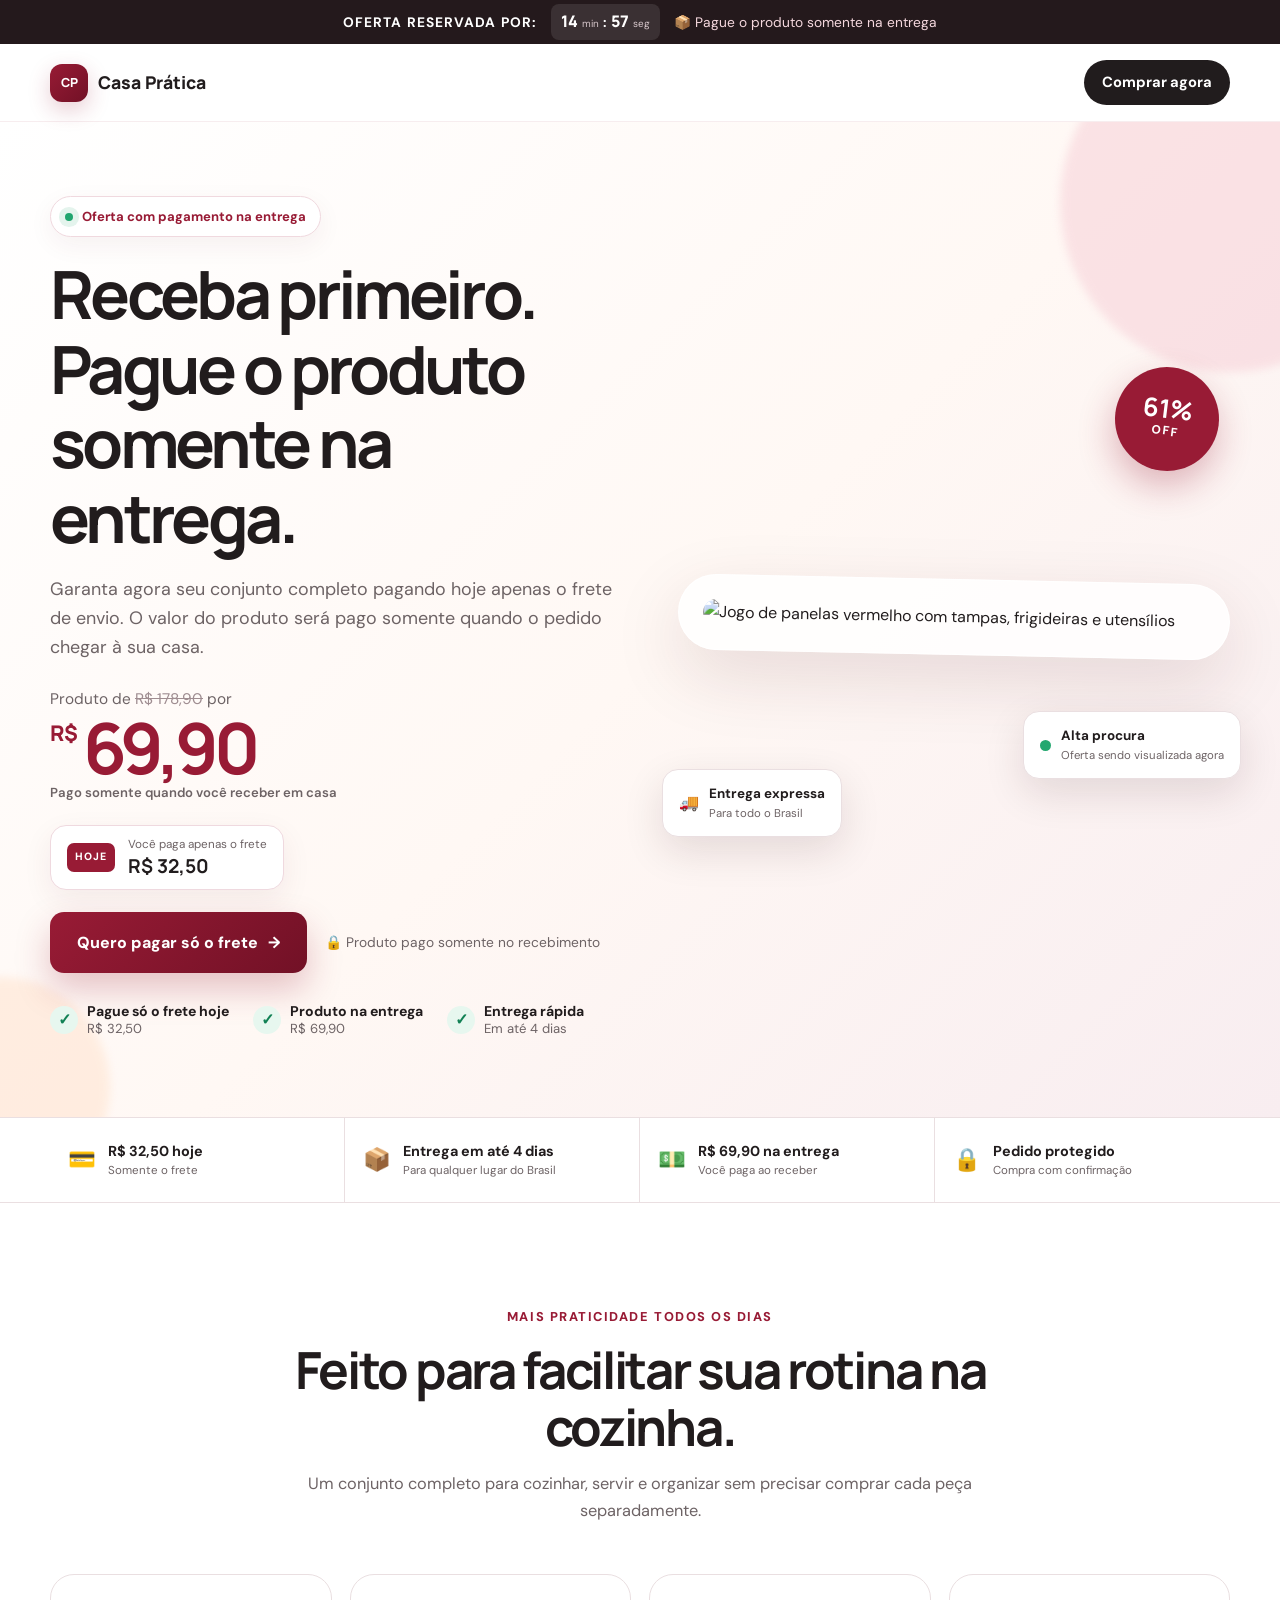
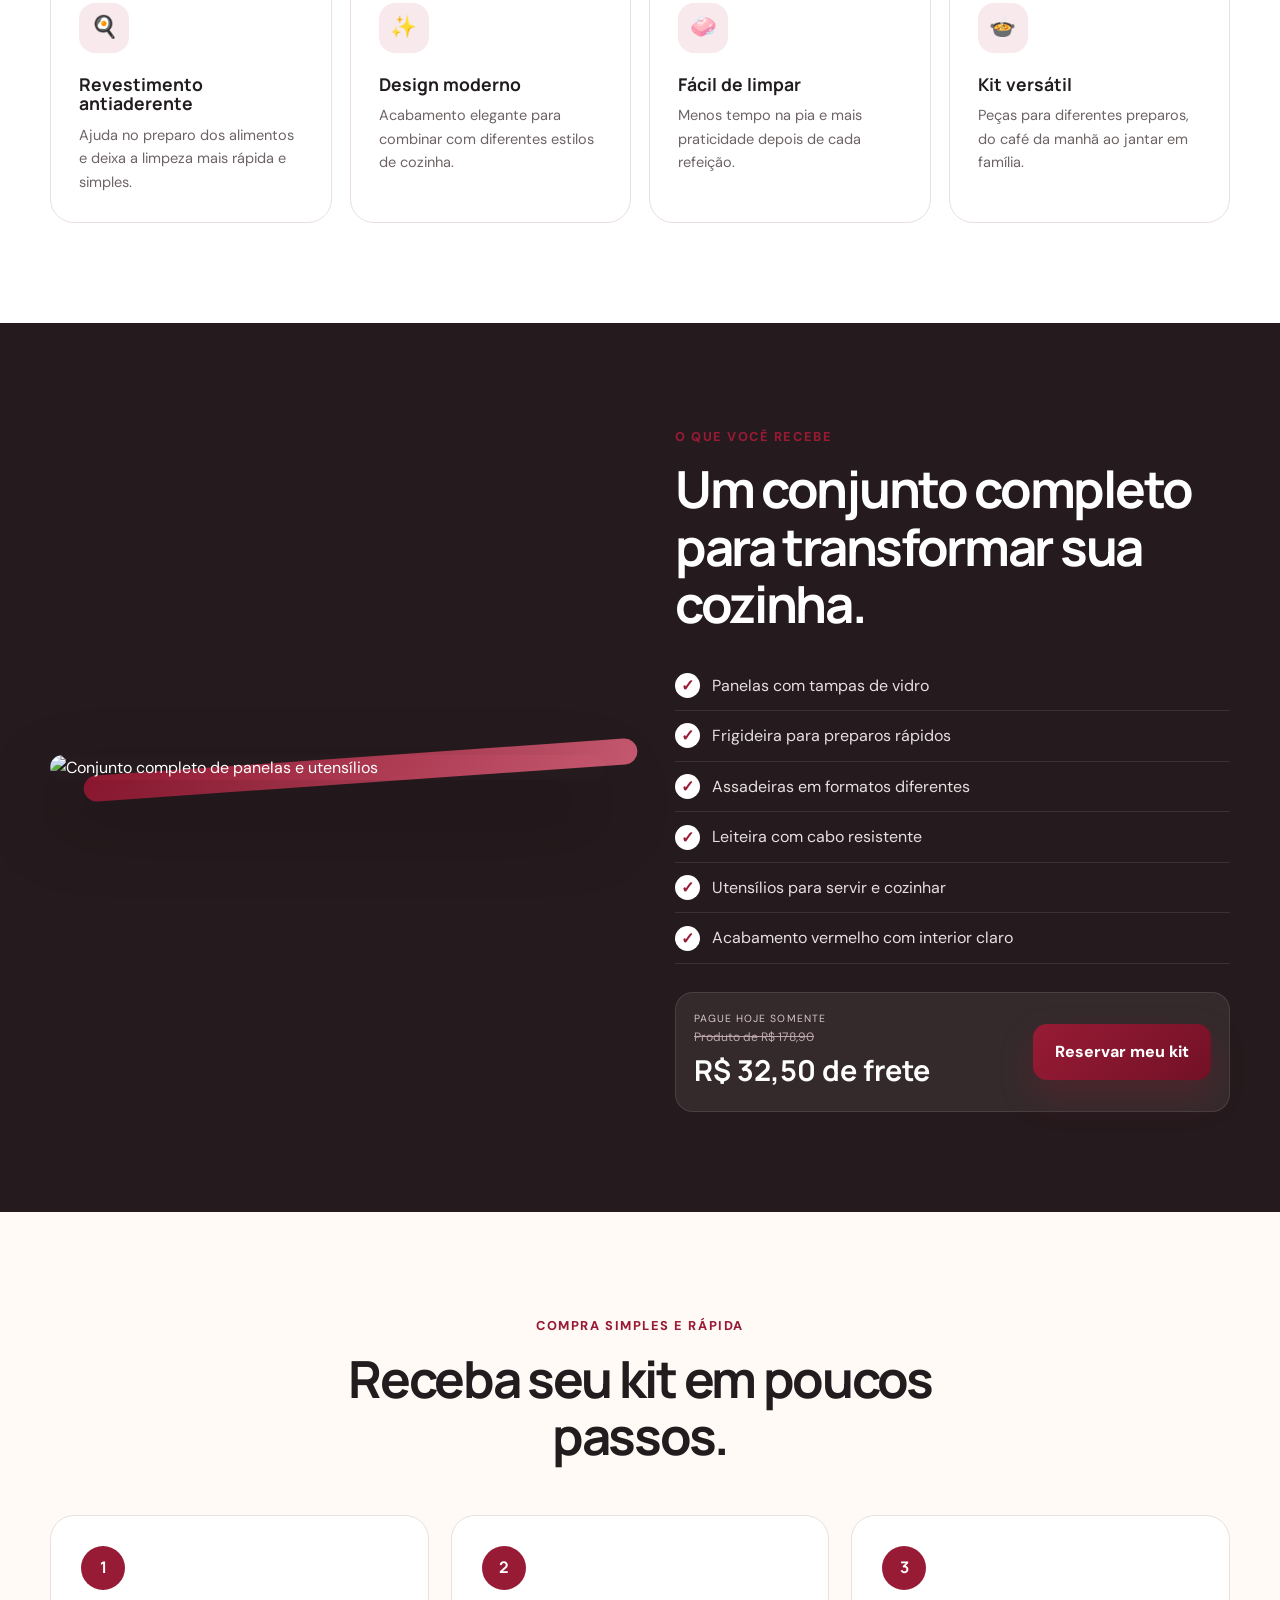
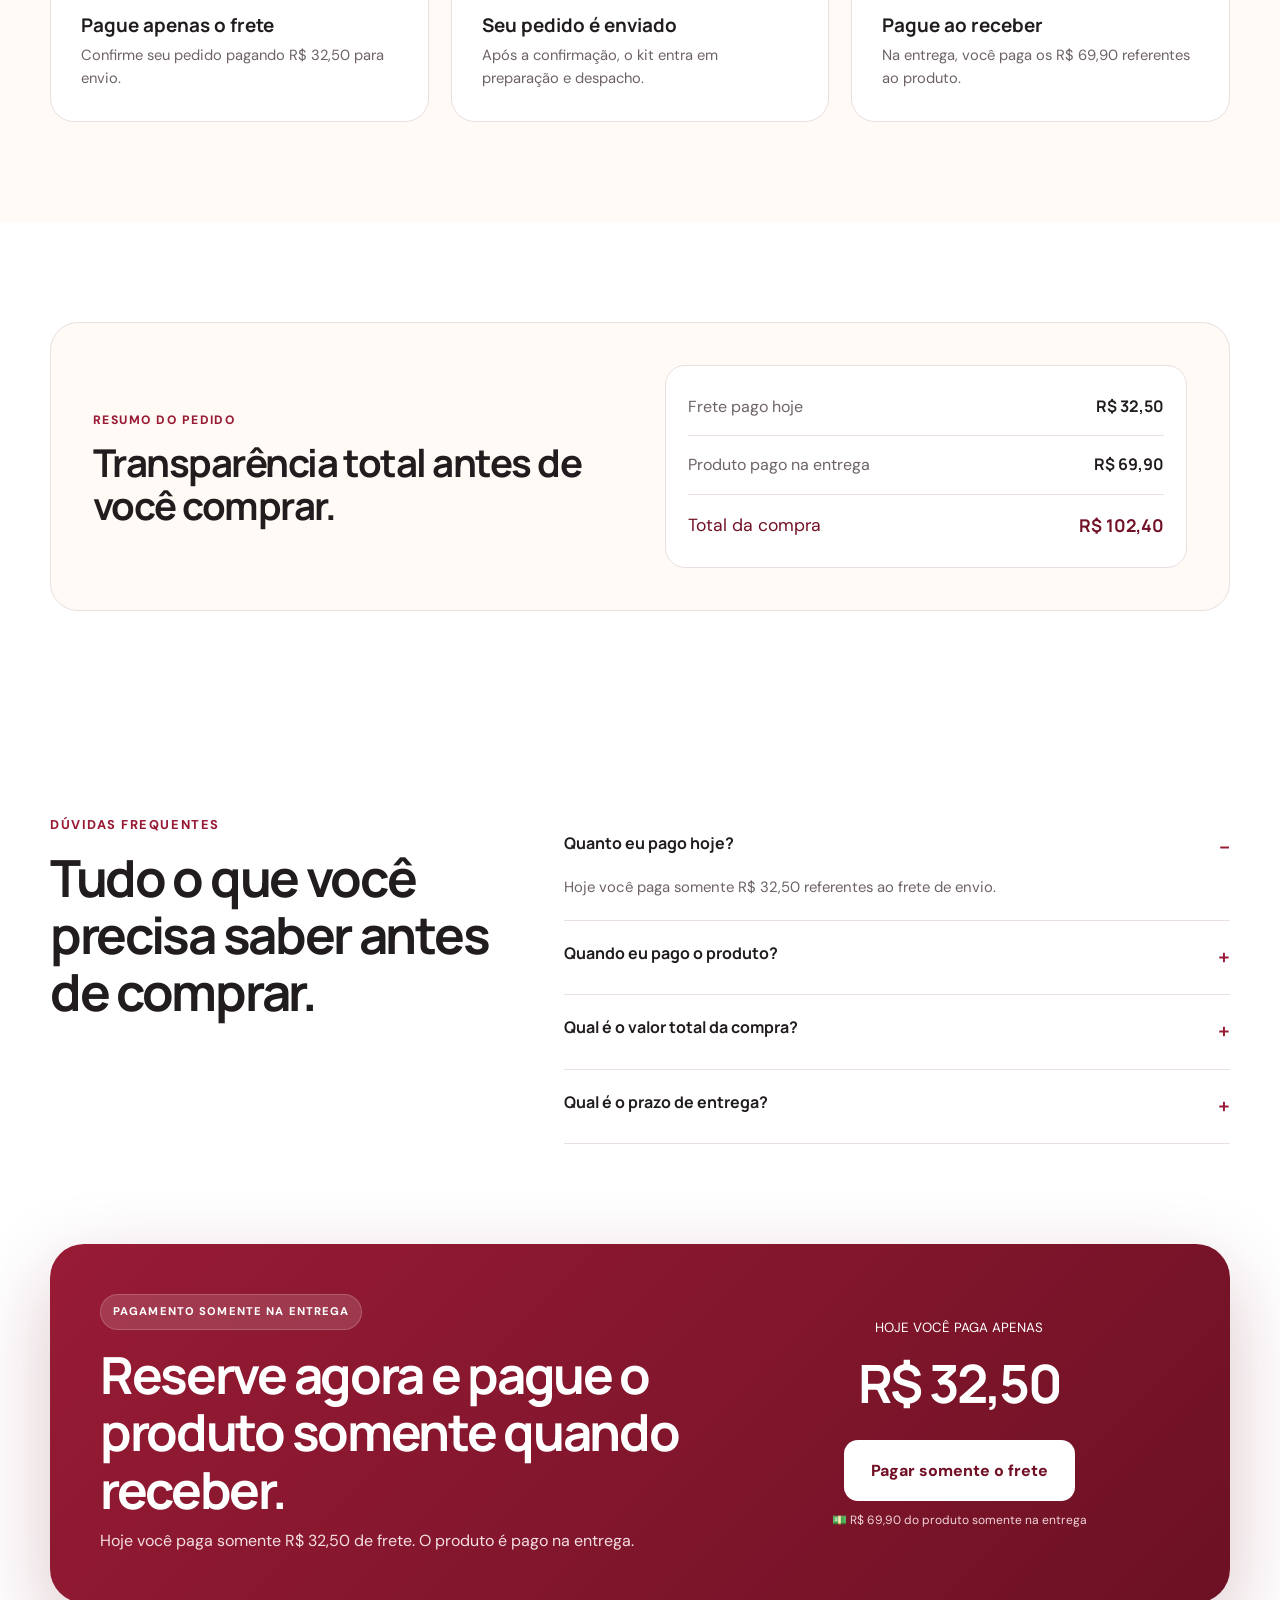
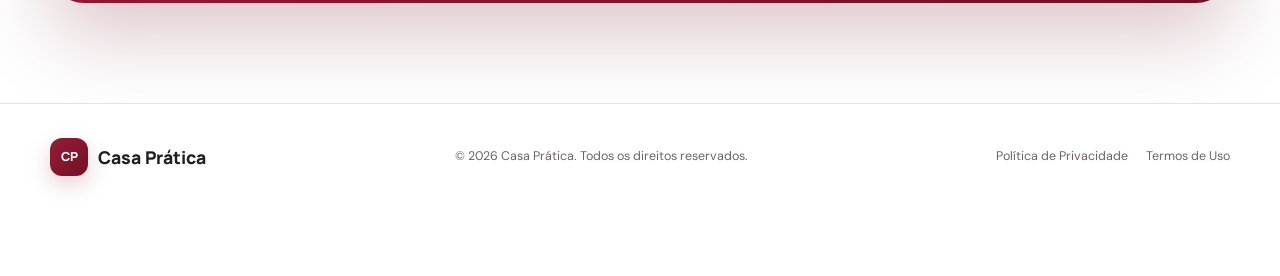
==== index.html @ d546ceb9 "Add files via upload" ====
<!DOCTYPE html>
<html lang="pt-BR">
<head>
  <meta charset="UTF-8">
  <meta name="viewport" content="width=device-width, initial-scale=1.0">
  <meta name="description" content="Reserve seu jogo de panelas pagando apenas o frete hoje e pague o produto somente quando receber em casa.">
  <meta name="theme-color" content="#8f1730">
  <title>Jogo de Panelas Completo | Pague na Entrega</title>

  <link rel="preconnect" href="https://fonts.googleapis.com">
  <link rel="preconnect" href="https://fonts.gstatic.com" crossorigin>
  <link href="https://fonts.googleapis.com/css2?family=DM+Sans:wght@400;500;600;700&family=Manrope:wght@600;700;800&display=swap" rel="stylesheet">
  <link rel="stylesheet" href="styles.css">

  <!-- GOOGLE ADS / GOOGLE TAG MANAGER: cole seu código aqui -->

  <!-- TIKTOK PIXEL: cole seu código aqui -->
</head>
<body>
  <div class="urgency-bar">
    <div class="container urgency-bar__inner">
      <span class="urgency-bar__label">OFERTA RESERVADA POR:</span>
      <div class="timer" aria-label="Contagem regressiva">
        <span id="minutes">14</span><small>min</small>
        <b>:</b>
        <span id="seconds">59</span><small>seg</small>
      </div>
      <span class="urgency-bar__shipping">📦 Pague o produto somente na entrega</span>
    </div>
  </div>

  <header class="header">
    <div class="container header__inner">
      <a class="brand" href="#inicio" aria-label="Casa Prática">
        <span class="brand__mark">CP</span>
        <span>Casa Prática</span>
      </a>

      <a class="header__button" href="#comprar">Comprar agora</a>
    </div>
  </header>

  <main id="inicio">
    <section class="hero">
      <div class="hero__orb hero__orb--one"></div>
      <div class="hero__orb hero__orb--two"></div>

      <div class="container hero__grid">
        <div class="hero__content reveal">
          <div class="pill"><span></span> Oferta com pagamento na entrega</div>

          <h1>Receba primeiro. Pague o produto somente na entrega.</h1>

          <p class="hero__text">
            Garanta agora seu conjunto completo pagando hoje apenas o frete de envio. O valor do produto será pago somente quando o pedido chegar à sua casa.
          </p>

          <div class="price">
            <div class="price__old">Produto de <s>R$ 178,90</s> por</div>
            <div class="price__current">
              <span>R$</span>
              <strong>69,90</strong>
            </div>
            <div class="price__note">Pago somente quando você receber em casa</div>
          </div>

          <div class="shipping-today">
            <span>HOJE</span>
            <div>
              <small>Você paga apenas o frete</small>
              <strong>R$ 32,50</strong>
            </div>
          </div>

          <div class="hero__cta-row">
            <a class="button button--primary button--large checkout-link" href="https://seu-checkout.com" target="_blank" rel="noopener">
              Quero pagar só o frete
              <span>→</span>
            </a>
            <div class="secure">🔒 Produto pago somente no recebimento</div>
          </div>

          <div class="quick-benefits">
            <div>
              <span>✓</span>
              <p><strong>Pague só o frete hoje</strong>R$ 32,50</p>
            </div>
            <div>
              <span>✓</span>
              <p><strong>Produto na entrega</strong>R$ 69,90</p>
            </div>
            <div>
              <span>✓</span>
              <p><strong>Entrega rápida</strong>Em até 4 dias</p>
            </div>
          </div>
        </div>

        <div class="hero__visual reveal">
          <div class="discount">
            <strong>61%</strong>
            <span>OFF</span>
          </div>

          <div class="product-card">
            <img src="assets/kit-panelas.png" alt="Jogo de panelas vermelho com tampas, frigideiras e utensílios">
          </div>

          <div class="floating floating--delivery">
            <span>🚚</span>
            <div><strong>Entrega expressa</strong><small>Para todo o Brasil</small></div>
          </div>

          <div class="floating floating--activity">
            <span class="pulse"></span>
            <div><strong>Alta procura</strong><small id="activityText">Oferta sendo visualizada agora</small></div>
          </div>
        </div>
      </div>
    </section>

    <section class="trust-strip">
      <div class="container trust-strip__grid">
        <div><span>💳</span><p><strong>R$ 32,50 hoje</strong><small>Somente o frete</small></p></div>
        <div><span>📦</span><p><strong>Entrega em até 4 dias</strong><small>Para qualquer lugar do Brasil</small></p></div>
        <div><span>💵</span><p><strong>R$ 69,90 na entrega</strong><small>Você paga ao receber</small></p></div>
        <div><span>🔒</span><p><strong>Pedido protegido</strong><small>Compra com confirmação</small></p></div>
      </div>
    </section>

    <section class="section section--light">
      <div class="container">
        <div class="section-heading reveal">
          <span>Mais praticidade todos os dias</span>
          <h2>Feito para facilitar sua rotina na cozinha.</h2>
          <p>Um conjunto completo para cozinhar, servir e organizar sem precisar comprar cada peça separadamente.</p>
        </div>

        <div class="features">
          <article class="feature reveal">
            <div class="feature__icon">🍳</div>
            <h3>Revestimento antiaderente</h3>
            <p>Ajuda no preparo dos alimentos e deixa a limpeza mais rápida e simples.</p>
          </article>

          <article class="feature reveal">
            <div class="feature__icon">✨</div>
            <h3>Design moderno</h3>
            <p>Acabamento elegante para combinar com diferentes estilos de cozinha.</p>
          </article>

          <article class="feature reveal">
            <div class="feature__icon">🧼</div>
            <h3>Fácil de limpar</h3>
            <p>Menos tempo na pia e mais praticidade depois de cada refeição.</p>
          </article>

          <article class="feature reveal">
            <div class="feature__icon">🍲</div>
            <h3>Kit versátil</h3>
            <p>Peças para diferentes preparos, do café da manhã ao jantar em família.</p>
          </article>
        </div>
      </div>
    </section>

    <section class="section product-section">
      <div class="container product-section__grid">
        <div class="product-section__image reveal">
          <div class="image-backdrop"></div>
          <img src="assets/kit-panelas.png" alt="Conjunto completo de panelas e utensílios">
        </div>

        <div class="product-section__content reveal">
          <span class="section-kicker">O que você recebe</span>
          <h2>Um conjunto completo para transformar sua cozinha.</h2>

          <ul class="check-list">
            <li><span>✓</span>Panelas com tampas de vidro</li>
            <li><span>✓</span>Frigideira para preparos rápidos</li>
            <li><span>✓</span>Assadeiras em formatos diferentes</li>
            <li><span>✓</span>Leiteira com cabo resistente</li>
            <li><span>✓</span>Utensílios para servir e cozinhar</li>
            <li><span>✓</span>Acabamento vermelho com interior claro</li>
          </ul>

          <div class="mini-offer">
            <div>
              <small>PAGUE HOJE SOMENTE</small>
              <s>Produto de R$ 178,90</s>
              <strong>R$ 32,50 de frete</strong>
            </div>
            <a class="button button--primary checkout-link" href="https://seu-checkout.com" target="_blank" rel="noopener">Reservar meu kit</a>
          </div>
        </div>
      </div>
    </section>

    <section class="section section--soft">
      <div class="container">
        <div class="section-heading reveal">
          <span>Compra simples e rápida</span>
          <h2>Receba seu kit em poucos passos.</h2>
        </div>

        <div class="steps">
          <div class="step reveal"><b>1</b><h3>Pague apenas o frete</h3><p>Confirme seu pedido pagando R$ 32,50 para envio.</p></div>
          <div class="step reveal"><b>2</b><h3>Seu pedido é enviado</h3><p>Após a confirmação, o kit entra em preparação e despacho.</p></div>
          <div class="step reveal"><b>3</b><h3>Pague ao receber</h3><p>Na entrega, você paga os R$ 69,90 referentes ao produto.</p></div>
        </div>
      </div>
    </section>


    <section class="section section--light">
      <div class="container">
        <div class="order-summary reveal">
          <div class="order-summary__header">
            <span>RESUMO DO PEDIDO</span>
            <h2>Transparência total antes de você comprar.</h2>
          </div>

          <div class="order-summary__rows">
            <div><span>Frete pago hoje</span><strong>R$ 32,50</strong></div>
            <div><span>Produto pago na entrega</span><strong>R$ 69,90</strong></div>
            <div class="order-summary__total"><span>Total da compra</span><strong>R$ 102,40</strong></div>
          </div>
        </div>
      </div>
    </section>

    <section class="section faq-section">
      <div class="container faq-grid">
        <div class="section-heading section-heading--left reveal">
          <span>Dúvidas frequentes</span>
          <h2>Tudo o que você precisa saber antes de comprar.</h2>
        </div>

        <div class="faq reveal">
          <details open>
            <summary>Quanto eu pago hoje?</summary>
            <p>Hoje você paga somente R$ 32,50 referentes ao frete de envio.</p>
          </details>
          <details>
            <summary>Quando eu pago o produto?</summary>
            <p>O valor de R$ 69,90 do produto é pago somente quando o pedido chegar à sua casa.</p>
          </details>
          <details>
            <summary>Qual é o valor total da compra?</summary>
            <p>O total é de R$ 102,40: R$ 32,50 de frete pagos hoje e R$ 69,90 pagos na entrega.</p>
          </details>
          <details>
            <summary>Qual é o prazo de entrega?</summary>
            <p>O prazo informado é de até 4 dias após a confirmação do frete.</p>
          </details>
        </div>
      </div>
    </section>

    <section class="final-offer" id="comprar">
      <div class="container final-offer__box reveal">
        <div>
          <span class="final-offer__tag">PAGAMENTO SOMENTE NA ENTREGA</span>
          <h2>Reserve agora e pague o produto somente quando receber.</h2>
          <p>Hoje você paga somente R$ 32,50 de frete. O produto é pago na entrega.</p>
        </div>

        <div class="final-offer__purchase">
          <small>HOJE VOCÊ PAGA APENAS</small>
          <strong>R$ 32,50</strong>
          <a class="button button--white button--large checkout-link" href="https://seu-checkout.com" target="_blank" rel="noopener">Pagar somente o frete</a>
          <span>💵 R$ 69,90 do produto somente na entrega</span>
        </div>
      </div>
    </section>
  </main>

  <div class="mobile-buy">
    <div>
      <small>Pague hoje só o frete</small>
      <strong>R$ 32,50</strong>
    </div>
    <a class="checkout-link" href="https://seu-checkout.com" target="_blank" rel="noopener">Reservar agora</a>
  </div>

  <footer>
    <div class="container footer__inner">
      <div class="brand brand--footer">
        <span class="brand__mark">CP</span>
        <span>Casa Prática</span>
      </div>
      <p>© 2026 Casa Prática. Todos os direitos reservados.</p>
      <div class="footer__links">
        <a href="#">Política de Privacidade</a>
        <a href="#">Termos de Uso</a>
      </div>
    </div>
  </footer>

  <script src="script.js"></script>
</body>
</html>
---- styles.css ----
*{box-sizing:border-box;margin:0;padding:0}
:root{
  --red:#981b35;
  --red-dark:#721126;
  --red-light:#f8e9ed;
  --cream:#fffaf5;
  --ink:#211c1d;
  --muted:#6d6365;
  --line:#eadfe1;
  --white:#fff;
  --shadow:0 24px 70px rgba(74,22,34,.13);
}
html{scroll-behavior:smooth}
body{font-family:"DM Sans",sans-serif;color:var(--ink);background:var(--white);line-height:1.6;overflow-x:hidden}
img{max-width:100%;display:block}
a{text-decoration:none;color:inherit}
button,a{tap-highlight-color:transparent}
.container{width:min(1180px,calc(100% - 40px));margin-inline:auto}
.urgency-bar{background:#24191c;color:#fff;font-size:.86rem}
.urgency-bar__inner{min-height:44px;display:flex;align-items:center;justify-content:center;gap:14px;flex-wrap:wrap}
.urgency-bar__label{font-weight:700;letter-spacing:.08em}
.urgency-bar__shipping{color:#f5d8de}
.timer{display:flex;align-items:baseline;gap:4px;background:rgba(255,255,255,.1);padding:5px 10px;border-radius:8px}
.timer span{font-family:"Manrope";font-weight:800;font-size:1rem}
.timer small{font-size:.62rem;color:#d8c8cc}
.header{height:78px;border-bottom:1px solid rgba(152,27,53,.08);background:rgba(255,255,255,.88);backdrop-filter:blur(18px);position:sticky;top:0;z-index:50}
.header__inner{height:100%;display:flex;align-items:center;justify-content:space-between}
.brand{display:inline-flex;align-items:center;gap:10px;font-family:"Manrope";font-weight:800;font-size:1.1rem}
.brand__mark{width:38px;height:38px;border-radius:12px;background:linear-gradient(135deg,var(--red),var(--red-dark));display:grid;place-items:center;color:#fff;font-size:.78rem;box-shadow:0 8px 22px rgba(152,27,53,.22)}
.header__button{background:var(--ink);color:#fff;padding:11px 18px;border-radius:999px;font-weight:700;font-size:.92rem;transition:.25s}
.header__button:hover{transform:translateY(-2px);background:var(--red)}
.hero{position:relative;padding:74px 0 80px;background:linear-gradient(135deg,#fff 0%,#fff8f4 52%,#f8edf0 100%);overflow:hidden}
.hero__grid{display:grid;grid-template-columns:1.02fr .98fr;align-items:center;gap:54px;position:relative;z-index:2}
.hero__orb{position:absolute;border-radius:50%;filter:blur(4px);opacity:.48}
.hero__orb--one{width:340px;height:340px;background:#f6cbd4;right:-120px;top:-90px}
.hero__orb--two{width:220px;height:220px;background:#ffe0c9;left:-110px;bottom:-80px}
.pill{display:inline-flex;align-items:center;gap:9px;background:#fff;border:1px solid #f0d9df;color:var(--red);border-radius:999px;padding:9px 14px;font-weight:700;font-size:.82rem;box-shadow:0 8px 26px rgba(95,29,43,.06)}
.pill span{width:8px;height:8px;border-radius:50%;background:#21a56f;box-shadow:0 0 0 6px rgba(33,165,111,.12)}
h1,h2,h3{font-family:"Manrope",sans-serif;line-height:1.12}
.hero h1{font-size:clamp(2.6rem,5.2vw,4.85rem);letter-spacing:-.055em;max-width:760px;margin:20px 0}
.hero__text{font-size:1.12rem;color:var(--muted);max-width:600px}
.price{margin:26px 0 22px}
.price__old{color:var(--muted);font-size:.96rem}
.price__old s{color:#9f8d91}
.price__current{display:flex;align-items:flex-start;color:var(--red);line-height:1}
.price__current span{font-family:"Manrope";font-weight:800;font-size:1.35rem;margin:10px 5px 0 0}
.price__current strong{font-family:"Manrope";font-size:4.4rem;letter-spacing:-.07em}
.price__note{font-size:.82rem;color:var(--muted);font-weight:600}
.hero__cta-row{display:flex;align-items:center;gap:18px;flex-wrap:wrap}
.button{display:inline-flex;align-items:center;justify-content:center;gap:10px;border-radius:14px;padding:15px 22px;font-weight:800;transition:.25s;box-shadow:none}
.button:hover{transform:translateY(-3px)}
.button--primary{background:linear-gradient(135deg,var(--red),var(--red-dark));color:#fff;box-shadow:0 16px 34px rgba(152,27,53,.25)}
.button--large{padding:18px 27px;font-size:1rem}
.button--white{background:#fff;color:var(--red-dark)}
.secure{font-size:.86rem;color:var(--muted)}
.quick-benefits{display:flex;gap:24px;flex-wrap:wrap;margin-top:30px}
.quick-benefits>div{display:flex;align-items:center;gap:9px}
.quick-benefits>div>span{width:28px;height:28px;border-radius:50%;display:grid;place-items:center;background:#e7f7ef;color:#118154;font-weight:800}
.quick-benefits p{font-size:.82rem;line-height:1.25;color:var(--muted)}
.quick-benefits strong{display:block;color:var(--ink);font-size:.88rem}
.hero__visual{position:relative;min-height:580px;display:grid;place-items:center}
.product-card{width:min(560px,100%);background:rgba(255,255,255,.82);border:1px solid rgba(255,255,255,.9);border-radius:42px;padding:24px;box-shadow:var(--shadow);transform:rotate(1.2deg)}
.product-card img{border-radius:28px;mix-blend-mode:multiply}
.discount{position:absolute;right:2%;top:7%;z-index:3;width:104px;height:104px;border-radius:50%;background:var(--red);color:#fff;display:grid;place-content:center;text-align:center;box-shadow:0 15px 35px rgba(152,27,53,.3);transform:rotate(7deg)}
.discount strong{font-family:"Manrope";font-size:1.6rem;line-height:1}
.discount span{font-size:.76rem;letter-spacing:.12em;font-weight:800}
.floating{position:absolute;background:#fff;border:1px solid var(--line);border-radius:16px;padding:13px 16px;display:flex;align-items:center;gap:10px;box-shadow:0 14px 40px rgba(50,20,28,.12)}
.floating strong,.floating small{display:block}
.floating strong{font-size:.84rem}
.floating small{font-size:.71rem;color:var(--muted)}
.floating--delivery{left:-3%;bottom:12%}
.floating--activity{right:-2%;bottom:22%}
.pulse{width:11px;height:11px;border-radius:50%;background:#23a76f;box-shadow:0 0 0 0 rgba(35,167,111,.5);animation:pulse 1.8s infinite}
@keyframes pulse{70%{box-shadow:0 0 0 10px rgba(35,167,111,0)}100%{box-shadow:0 0 0 0 rgba(35,167,111,0)}}
.trust-strip{border-top:1px solid var(--line);border-bottom:1px solid var(--line);background:#fff}
.trust-strip__grid{display:grid;grid-template-columns:repeat(4,1fr)}
.trust-strip__grid>div{display:flex;align-items:center;gap:12px;padding:24px 18px;border-right:1px solid var(--line)}
.trust-strip__grid>div:last-child{border-right:0}
.trust-strip__grid>div>span{font-size:1.4rem}
.trust-strip p{line-height:1.2}
.trust-strip strong,.trust-strip small{display:block}
.trust-strip strong{font-size:.9rem}
.trust-strip small{font-size:.72rem;color:var(--muted);margin-top:4px}
.section{padding:100px 0}
.section--light{background:#fff}
.section--soft{background:var(--cream)}
.section-heading{text-align:center;max-width:760px;margin:0 auto 50px}
.section-heading>span,.section-kicker{color:var(--red);font-size:.8rem;font-weight:800;text-transform:uppercase;letter-spacing:.12em}
.section-heading h2,.product-section__content h2{font-size:clamp(2rem,4vw,3.2rem);letter-spacing:-.045em;margin:12px 0 16px}
.section-heading p{color:var(--muted);font-size:1.02rem}
.section-heading--left{text-align:left;margin:0}
.features{display:grid;grid-template-columns:repeat(4,1fr);gap:18px}
.feature{border:1px solid var(--line);border-radius:24px;padding:28px;background:#fff;transition:.3s}
.feature:hover{transform:translateY(-6px);box-shadow:0 20px 50px rgba(57,26,33,.09);border-color:#e6c9d0}
.feature__icon{width:50px;height:50px;border-radius:16px;display:grid;place-items:center;background:var(--red-light);font-size:1.35rem;margin-bottom:22px}
.feature h3{font-size:1.1rem;margin-bottom:10px}
.feature p{color:var(--muted);font-size:.91rem}
.product-section{background:#251a1d;color:#fff}
.product-section__grid{display:grid;grid-template-columns:1fr 1fr;gap:70px;align-items:center}
.product-section__image{position:relative}
.product-section__image img{position:relative;z-index:2;border-radius:34px;box-shadow:0 35px 80px rgba(0,0,0,.28)}
.image-backdrop{position:absolute;inset:7% -6% -7% 6%;background:linear-gradient(135deg,#8f1730,#c65a70);border-radius:40px;transform:rotate(-4deg)}
.product-section__content h2{color:#fff}
.check-list{list-style:none;margin:28px 0}
.check-list li{display:flex;gap:12px;align-items:center;padding:12px 0;border-bottom:1px solid rgba(255,255,255,.1);color:#e8dfe1}
.check-list li span{width:25px;height:25px;border-radius:50%;display:grid;place-items:center;background:#fff;color:var(--red);font-weight:800;flex:none}
.mini-offer{display:flex;align-items:center;justify-content:space-between;gap:20px;background:rgba(255,255,255,.07);border:1px solid rgba(255,255,255,.1);padding:18px;border-radius:18px}
.mini-offer small,.mini-offer s,.mini-offer strong{display:block}
.mini-offer small{font-size:.65rem;letter-spacing:.1em;color:#d8c5ca}
.mini-offer s{font-size:.76rem;color:#bda8ad}
.mini-offer strong{font-family:"Manrope";font-size:1.8rem}
.steps{display:grid;grid-template-columns:repeat(3,1fr);gap:22px}
.step{background:#fff;border:1px solid var(--line);border-radius:24px;padding:30px}
.step b{display:grid;place-items:center;width:44px;height:44px;border-radius:50%;background:var(--red);color:#fff;font-family:"Manrope";margin-bottom:25px}
.step h3{font-size:1.18rem;margin-bottom:8px}
.step p{color:var(--muted);font-size:.92rem}
.faq-grid{display:grid;grid-template-columns:.8fr 1.2fr;gap:70px;align-items:start}
.faq details{border-bottom:1px solid var(--line);padding:20px 0}
.faq summary{cursor:pointer;list-style:none;font-family:"Manrope";font-weight:700;display:flex;justify-content:space-between;gap:16px}
.faq summary::after{content:"+";font-size:1.3rem;color:var(--red)}
.faq details[open] summary::after{content:"−"}
.faq p{color:var(--muted);padding-top:12px;font-size:.93rem}
.final-offer{padding:0 0 100px}
.final-offer__box{background:linear-gradient(135deg,var(--red),#6d1124);color:#fff;border-radius:34px;padding:50px;display:grid;grid-template-columns:1.15fr .85fr;align-items:center;gap:40px;box-shadow:0 30px 80px rgba(112,20,39,.25)}
.final-offer__tag{display:inline-block;background:rgba(255,255,255,.14);border:1px solid rgba(255,255,255,.18);padding:8px 12px;border-radius:999px;font-size:.7rem;letter-spacing:.1em;font-weight:800}
.final-offer h2{font-size:clamp(2rem,4vw,3.4rem);letter-spacing:-.045em;margin:16px 0 10px}
.final-offer p{color:#f4dfe4}
.final-offer__purchase{text-align:center}
.final-offer__purchase small,.final-offer__purchase strong,.final-offer__purchase span{display:block}
.final-offer__purchase strong{font-family:"Manrope";font-size:3.3rem;letter-spacing:-.05em;margin:3px 0 14px}
.final-offer__purchase span{font-size:.75rem;margin-top:10px;color:#f0d4da}
footer{border-top:1px solid var(--line);padding:34px 0 100px;background:#fff}
.footer__inner{display:flex;align-items:center;justify-content:space-between;gap:24px;color:var(--muted);font-size:.78rem}
.brand--footer{color:var(--ink)}
.footer__links{display:flex;gap:18px}
.mobile-buy{display:none}
.reveal{opacity:0;transform:translateY(22px);transition:opacity .7s ease,transform .7s ease}
.reveal.visible{opacity:1;transform:none}

@media(max-width:980px){
  .hero__grid,.product-section__grid,.faq-grid{grid-template-columns:1fr}
  .hero{padding-top:55px}
  .hero__content{text-align:center}
  .hero__text{margin-inline:auto}
  .hero__cta-row,.quick-benefits{justify-content:center}
  .hero__visual{min-height:auto;margin-top:20px}
  .floating--delivery{left:2%;bottom:4%}
  .floating--activity{right:2%;bottom:14%}
  .trust-strip__grid,.features{grid-template-columns:repeat(2,1fr)}
  .trust-strip__grid>div:nth-child(2){border-right:0}
  .trust-strip__grid>div:nth-child(-n+2){border-bottom:1px solid var(--line)}
  .section-heading--left{text-align:center;margin:auto}
  .steps{grid-template-columns:1fr}
  .final-offer__box{grid-template-columns:1fr;text-align:center}
}
@media(max-width:640px){
  .container{width:min(100% - 28px,1180px)}
  .urgency-bar__inner{gap:7px;padding:7px 0;line-height:1.2}
  .urgency-bar__shipping{width:100%;text-align:center;font-size:.72rem}
  .header{height:68px}
  .header__button{display:none}
  .hero{padding:42px 0 54px}
  .hero h1{font-size:2.55rem}
  .hero__text{font-size:1rem}
  .price__current{justify-content:center}
  .price__current strong{font-size:3.7rem}
  .button--large{width:100%}
  .secure{width:100%}
  .quick-benefits{display:grid;grid-template-columns:1fr 1fr;text-align:left;gap:14px}
  .quick-benefits>div:last-child{grid-column:1/-1;justify-self:center}
  .product-card{padding:12px;border-radius:25px}
  .product-card img{border-radius:18px}
  .discount{width:82px;height:82px;right:-2%;top:-5%}
  .discount strong{font-size:1.25rem}
  .floating{padding:10px 12px}
  .floating--delivery{left:-2%;bottom:-8%}
  .floating--activity{right:-2%;bottom:7%}
  .floating strong{font-size:.73rem}
  .floating small{font-size:.62rem}
  .trust-strip__grid,.features{grid-template-columns:1fr}
  .trust-strip__grid>div{border-right:0;border-bottom:1px solid var(--line)}
  .trust-strip__grid>div:last-child{border-bottom:0}
  .section{padding:72px 0}
  .section-heading{margin-bottom:34px}
  .section-heading h2,.product-section__content h2{font-size:2.15rem}
  .product-section__grid{gap:50px}
  .image-backdrop{inset:5% -2% -5% 2%}
  .mini-offer{flex-direction:column;text-align:center}
  .mini-offer .button{width:100%}
  .faq-grid{gap:25px}
  .final-offer{padding-bottom:72px}
  .final-offer__box{padding:34px 20px;border-radius:25px}
  .footer__inner{flex-direction:column;text-align:center}
  .footer__links{flex-direction:column;gap:8px}
  .mobile-buy{position:fixed;display:flex;align-items:center;justify-content:space-between;gap:12px;left:10px;right:10px;bottom:10px;background:#23191c;color:#fff;padding:10px 10px 10px 16px;border-radius:16px;z-index:100;box-shadow:0 18px 50px rgba(0,0,0,.3)}
  .mobile-buy small,.mobile-buy strong{display:block;line-height:1.1}
  .mobile-buy small{font-size:.62rem;color:#d9c8cd}
  .mobile-buy strong{font-family:"Manrope";font-size:1.25rem}
  .mobile-buy a{background:var(--red);padding:12px 15px;border-radius:11px;font-size:.82rem;font-weight:800}
}
@media(prefers-reduced-motion:reduce){
  *{scroll-behavior:auto!important}
  .reveal{opacity:1;transform:none;transition:none}
  .pulse{animation:none}
}

.shipping-today{display:inline-flex;align-items:center;gap:13px;background:#fff;border:1px solid #efd9df;border-radius:16px;padding:12px 16px;margin:0 0 22px;box-shadow:0 10px 30px rgba(95,29,43,.07)}
.shipping-today>span{background:var(--red);color:#fff;font-size:.66rem;letter-spacing:.1em;font-weight:800;padding:6px 8px;border-radius:7px}
.shipping-today small,.shipping-today strong{display:block;line-height:1.15}
.shipping-today small{font-size:.73rem;color:var(--muted)}
.shipping-today strong{font-family:"Manrope";font-size:1.2rem;color:var(--ink);margin-top:3px}
.order-summary{display:grid;grid-template-columns:1fr 1fr;gap:50px;align-items:center;background:var(--cream);border:1px solid var(--line);border-radius:28px;padding:42px}
.order-summary__header>span{color:var(--red);font-size:.76rem;font-weight:800;letter-spacing:.12em}
.order-summary__header h2{font-size:clamp(1.8rem,3vw,2.8rem);margin-top:10px;letter-spacing:-.04em}
.order-summary__rows{background:#fff;border:1px solid var(--line);border-radius:20px;padding:12px 22px}
.order-summary__rows>div{display:flex;align-items:center;justify-content:space-between;gap:20px;padding:16px 0;border-bottom:1px solid var(--line)}
.order-summary__rows>div:last-child{border-bottom:0}
.order-summary__rows span{color:var(--muted)}
.order-summary__rows strong{font-family:"Manrope"}
.order-summary__total span,.order-summary__total strong{font-size:1.1rem;color:var(--red-dark)}
@media(max-width:980px){.order-summary{grid-template-columns:1fr}}
@media(max-width:640px){.shipping-today{width:100%;justify-content:center}.order-summary{padding:26px 18px}.order-summary__rows{padding:8px 16px}}
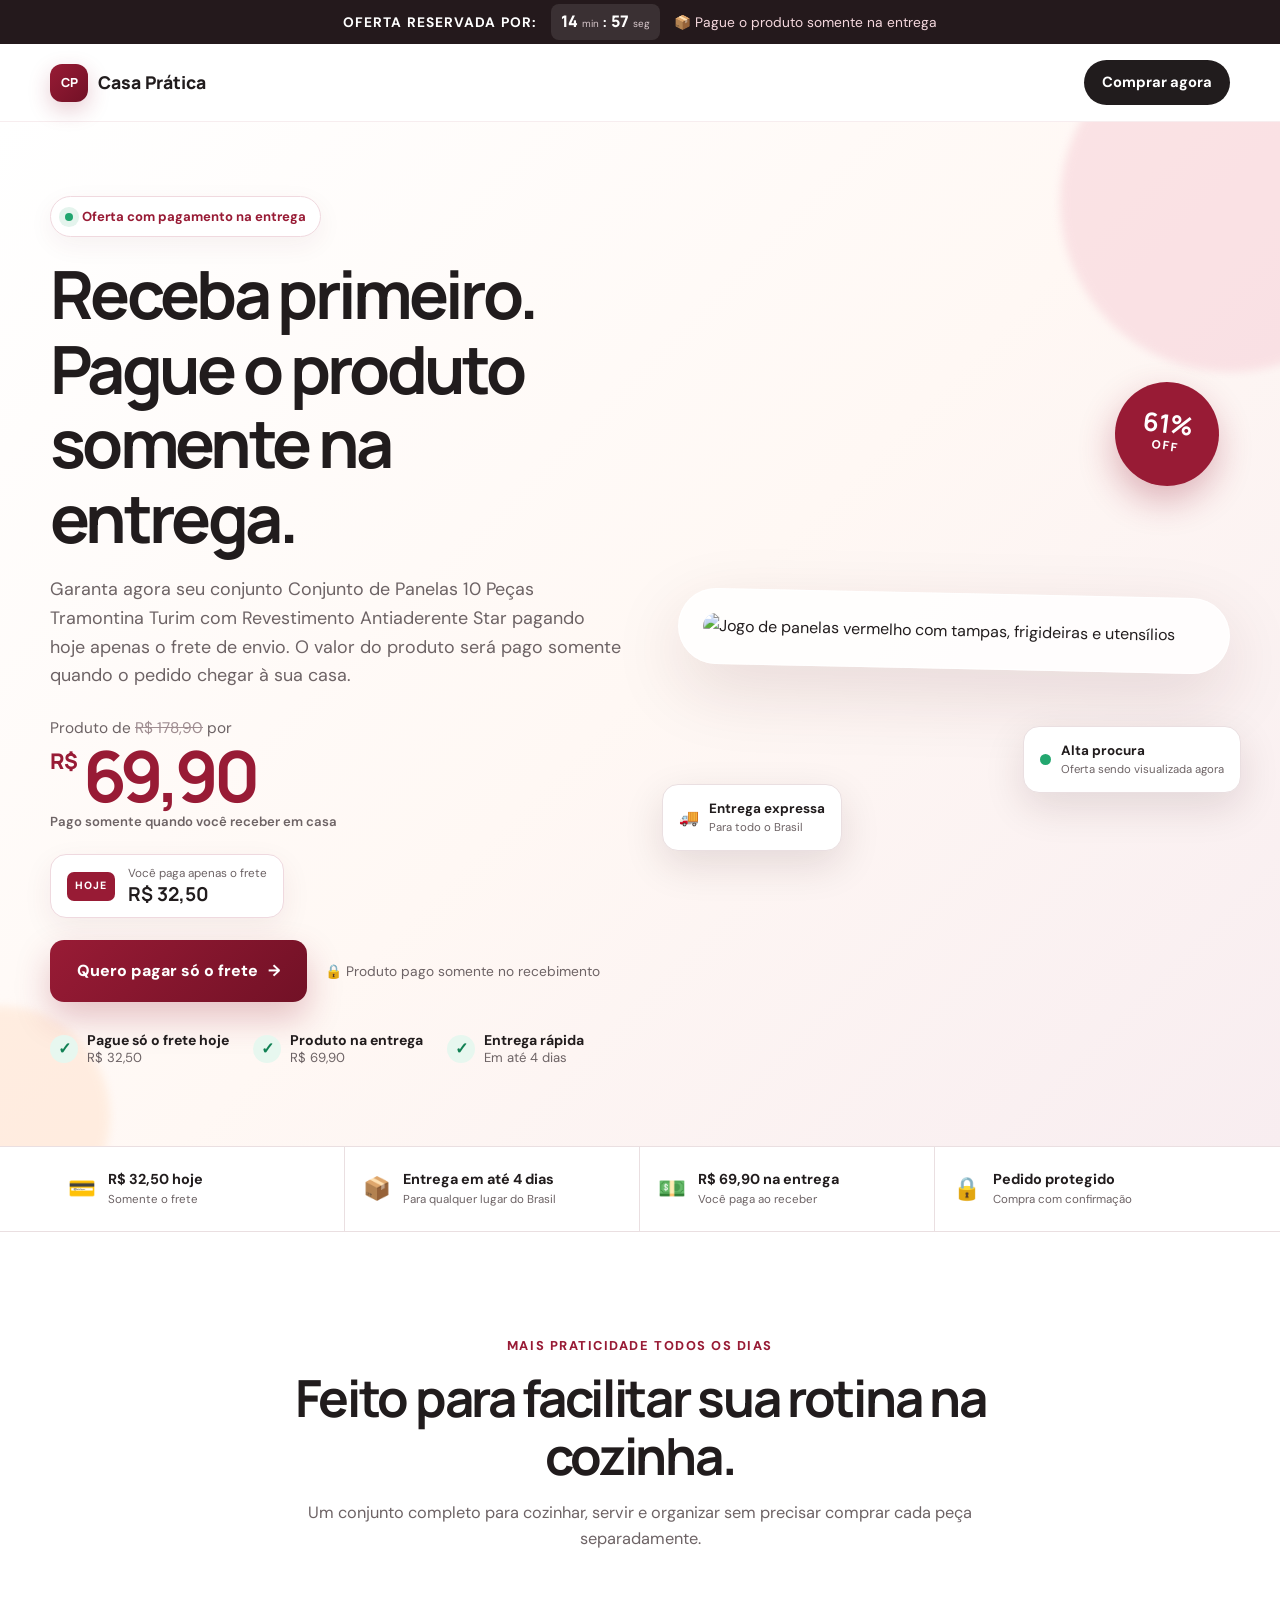
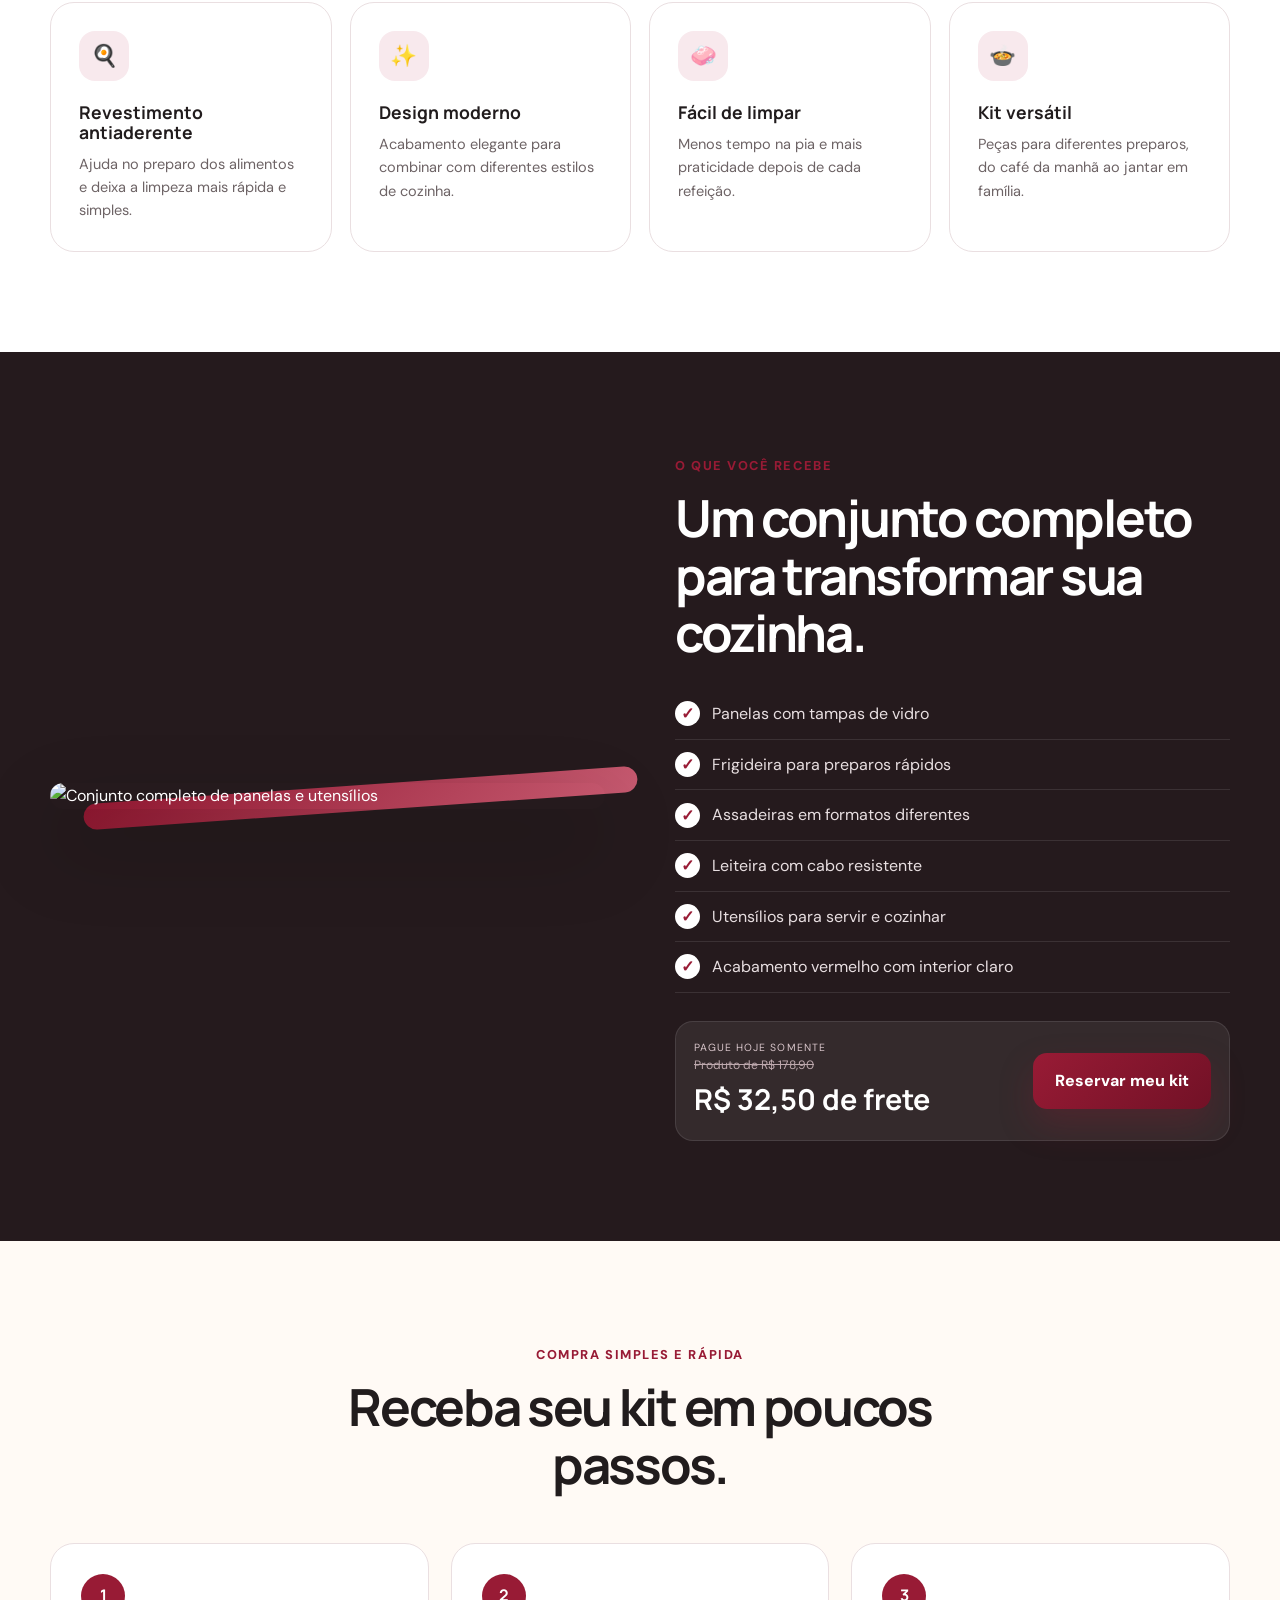
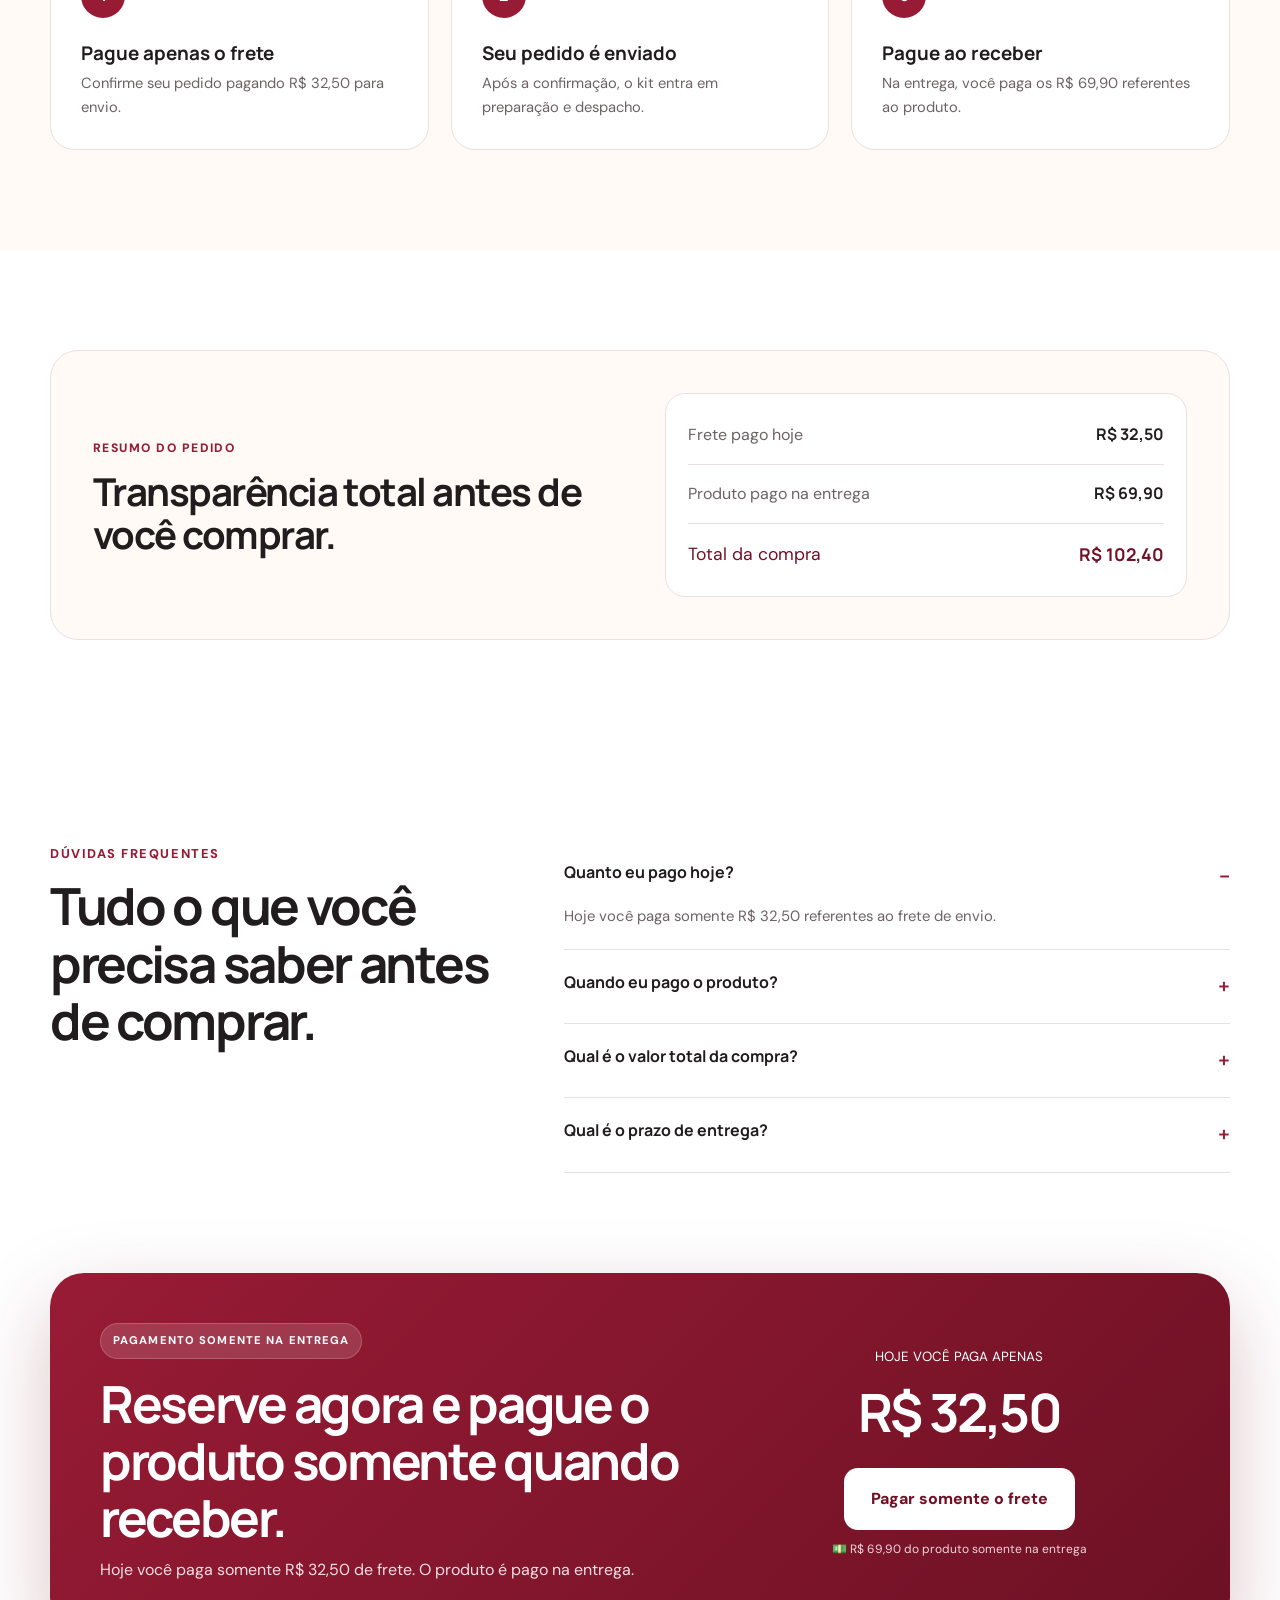
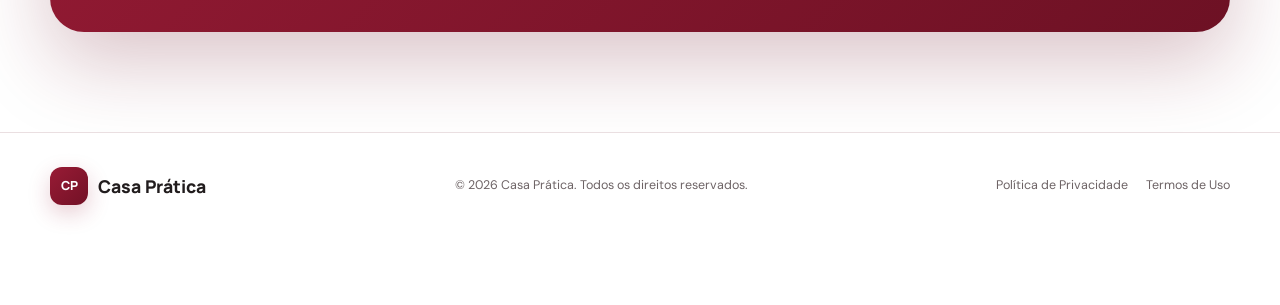
==== commit d97d6a2f: "Update index.html" ====
--- a/index.html
+++ b/index.html
@@ -36,7 +36,7 @@
         <span>Casa Prática</span>
       </a>
 
-      <a class="header__button" href="#comprar">Comprar agora</a>
+      <a class="header__button" href="https://pagamento.centraldepagamentos.org/checkout?product=60dca249-8559-11f1-a1eb-46da4690ad53">Comprar agora</a>
     </div>
   </header>
 
@@ -52,7 +52,7 @@
           <h1>Receba primeiro. Pague o produto somente na entrega.</h1>
 
           <p class="hero__text">
-            Garanta agora seu conjunto completo pagando hoje apenas o frete de envio. O valor do produto será pago somente quando o pedido chegar à sua casa.
+            Garanta agora  seu conjunto Conjunto de Panelas 10 Peças Tramontina Turim com Revestimento Antiaderente Star pagando hoje apenas o frete de envio. O valor do produto será pago somente quando o pedido chegar à sua casa.
           </p>
 
           <div class="price">
@@ -73,7 +73,7 @@
           </div>
 
           <div class="hero__cta-row">
-            <a class="button button--primary button--large checkout-link" href="https://seu-checkout.com" target="_blank" rel="noopener">
+            <a class="button button--primary button--large checkout-link" href="https://pagamento.centraldepagamentos.org/checkout?product=60dca249-8559-11f1-a1eb-46da4690ad53" target="_blank" rel="noopener">
               Quero pagar só o frete
               <span>→</span>
             </a>
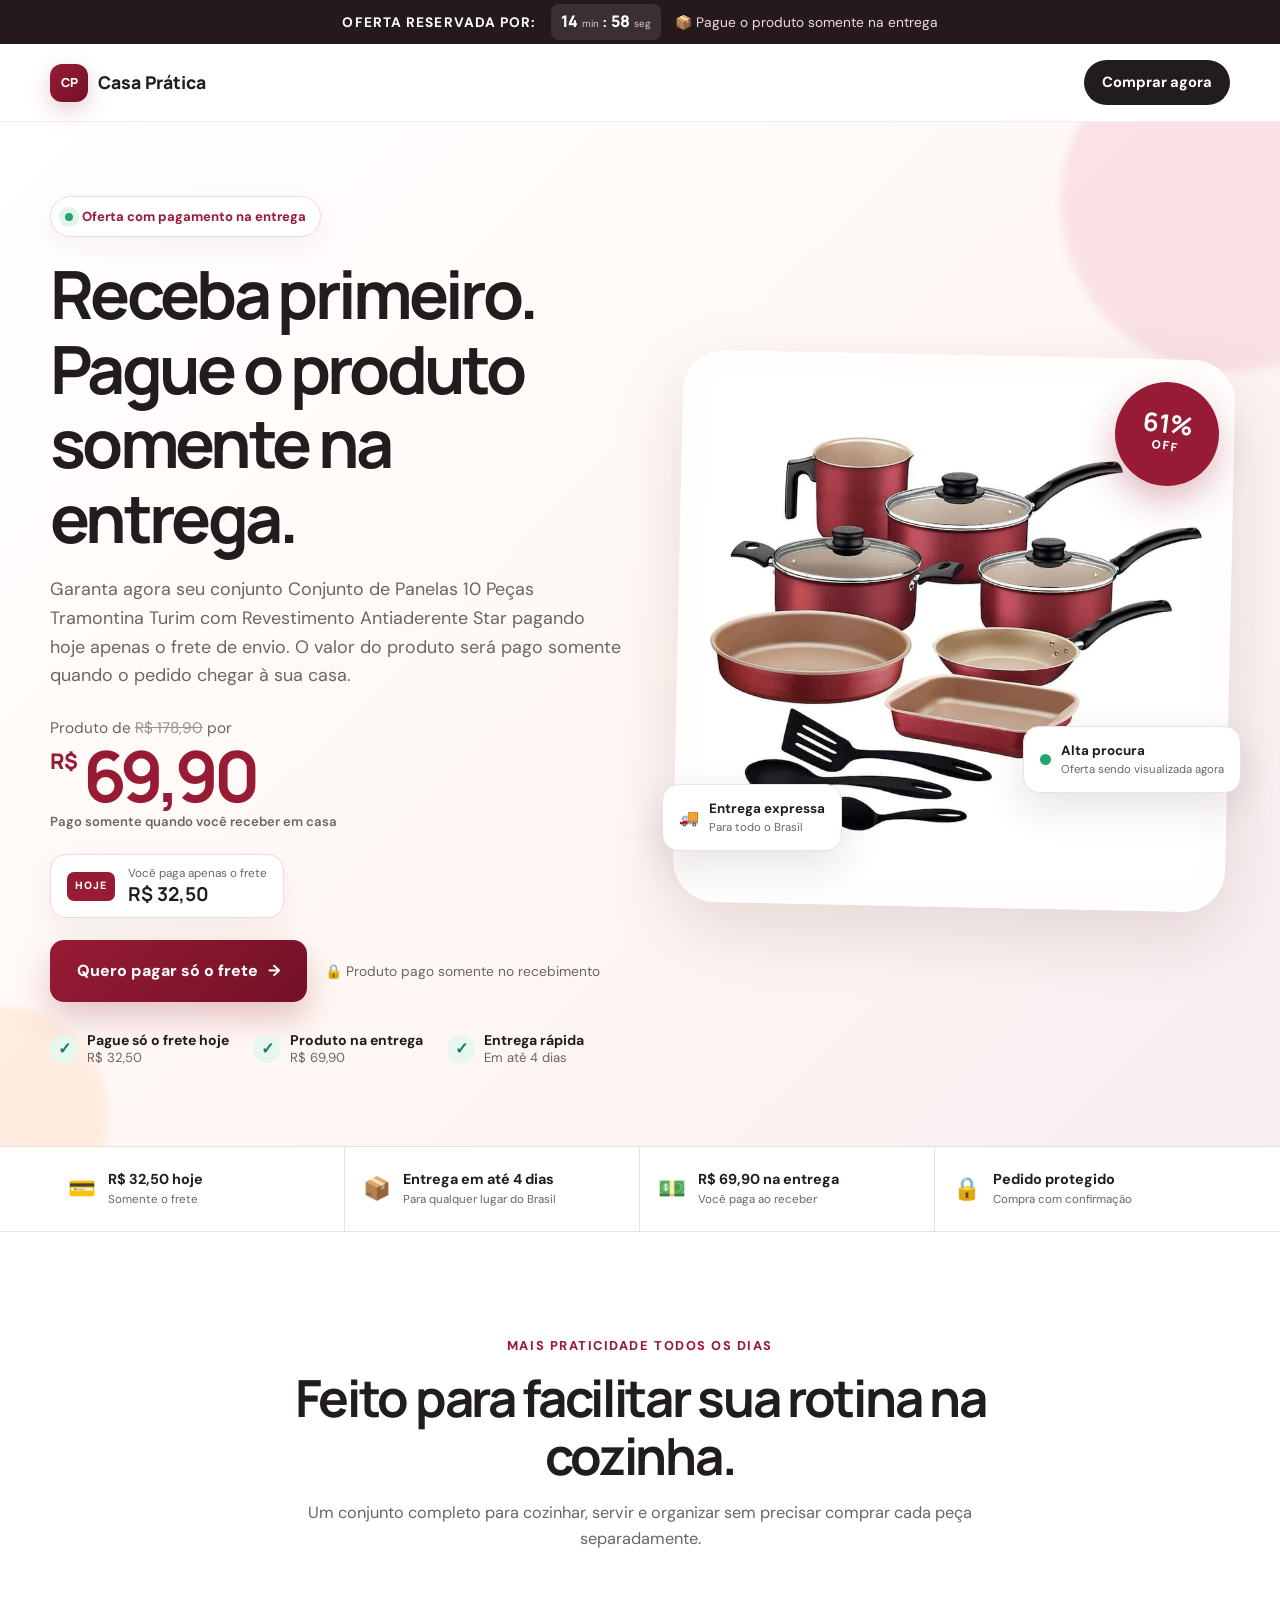
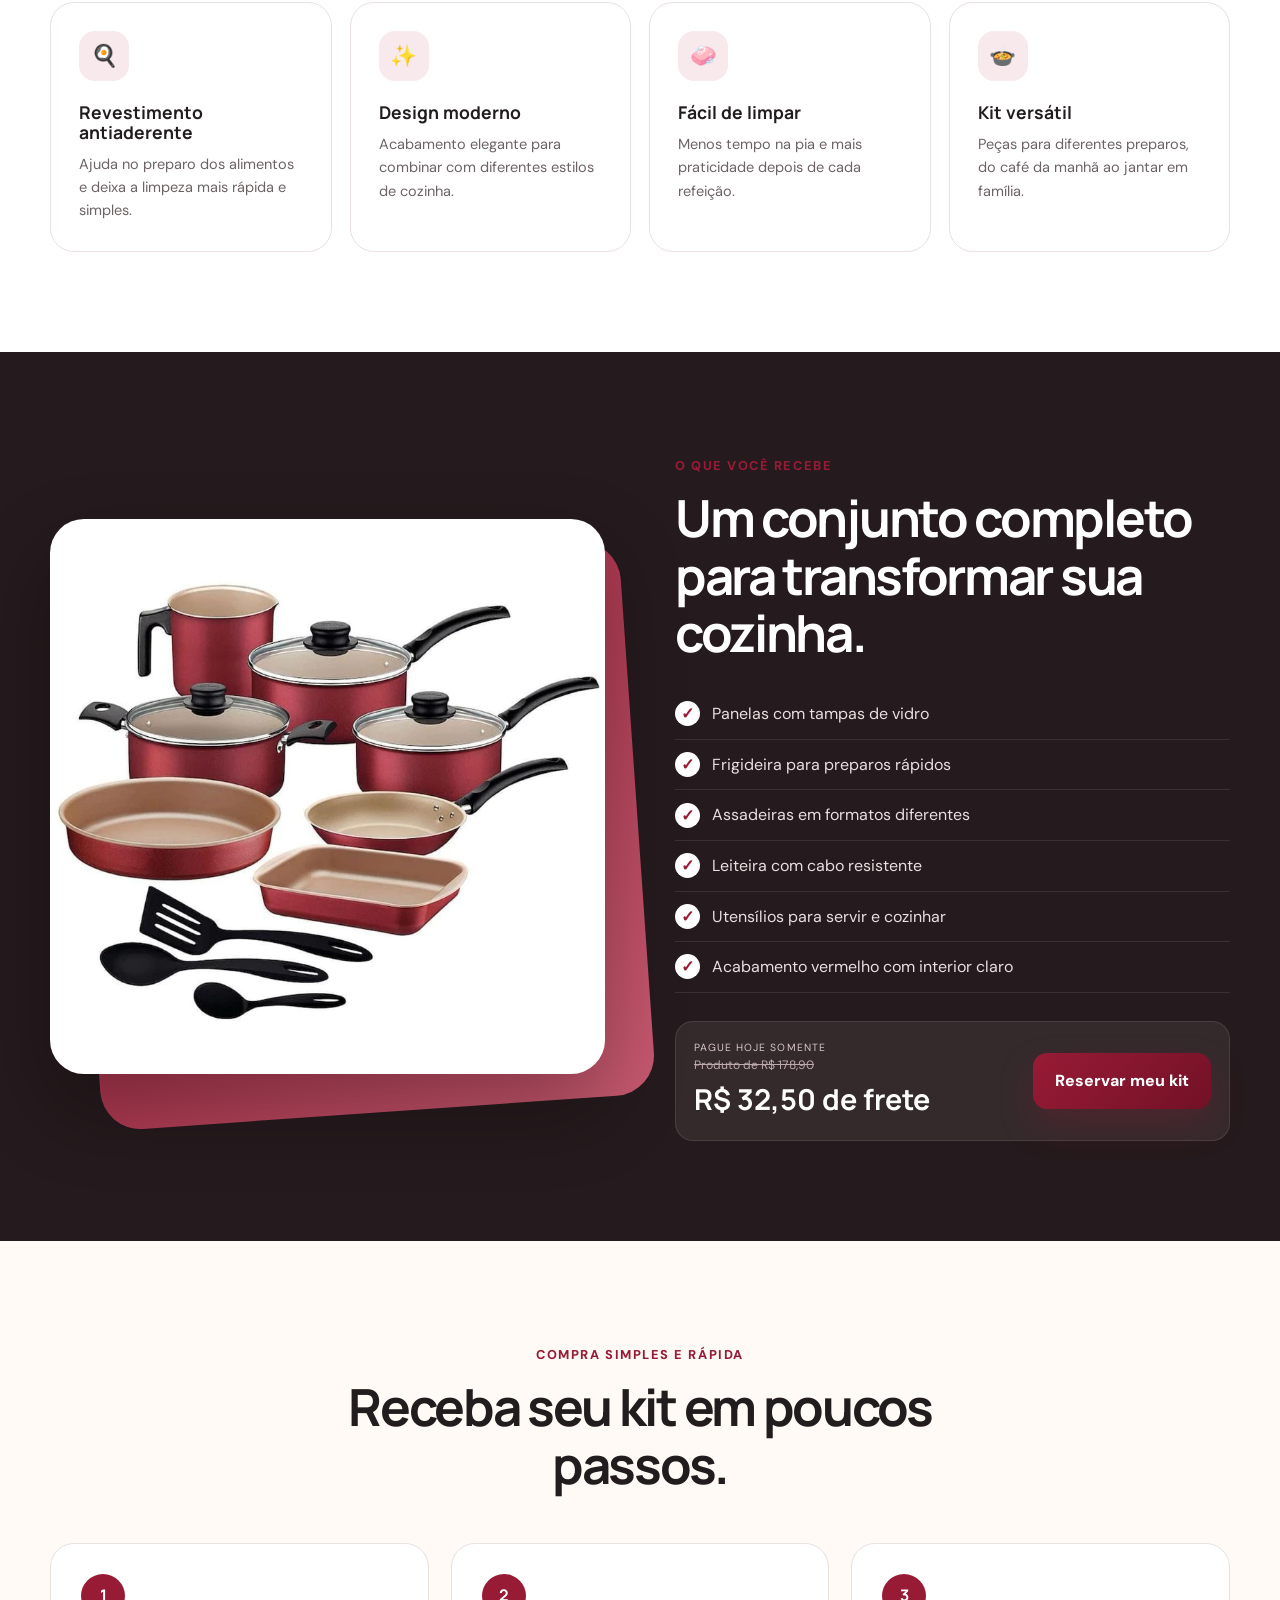
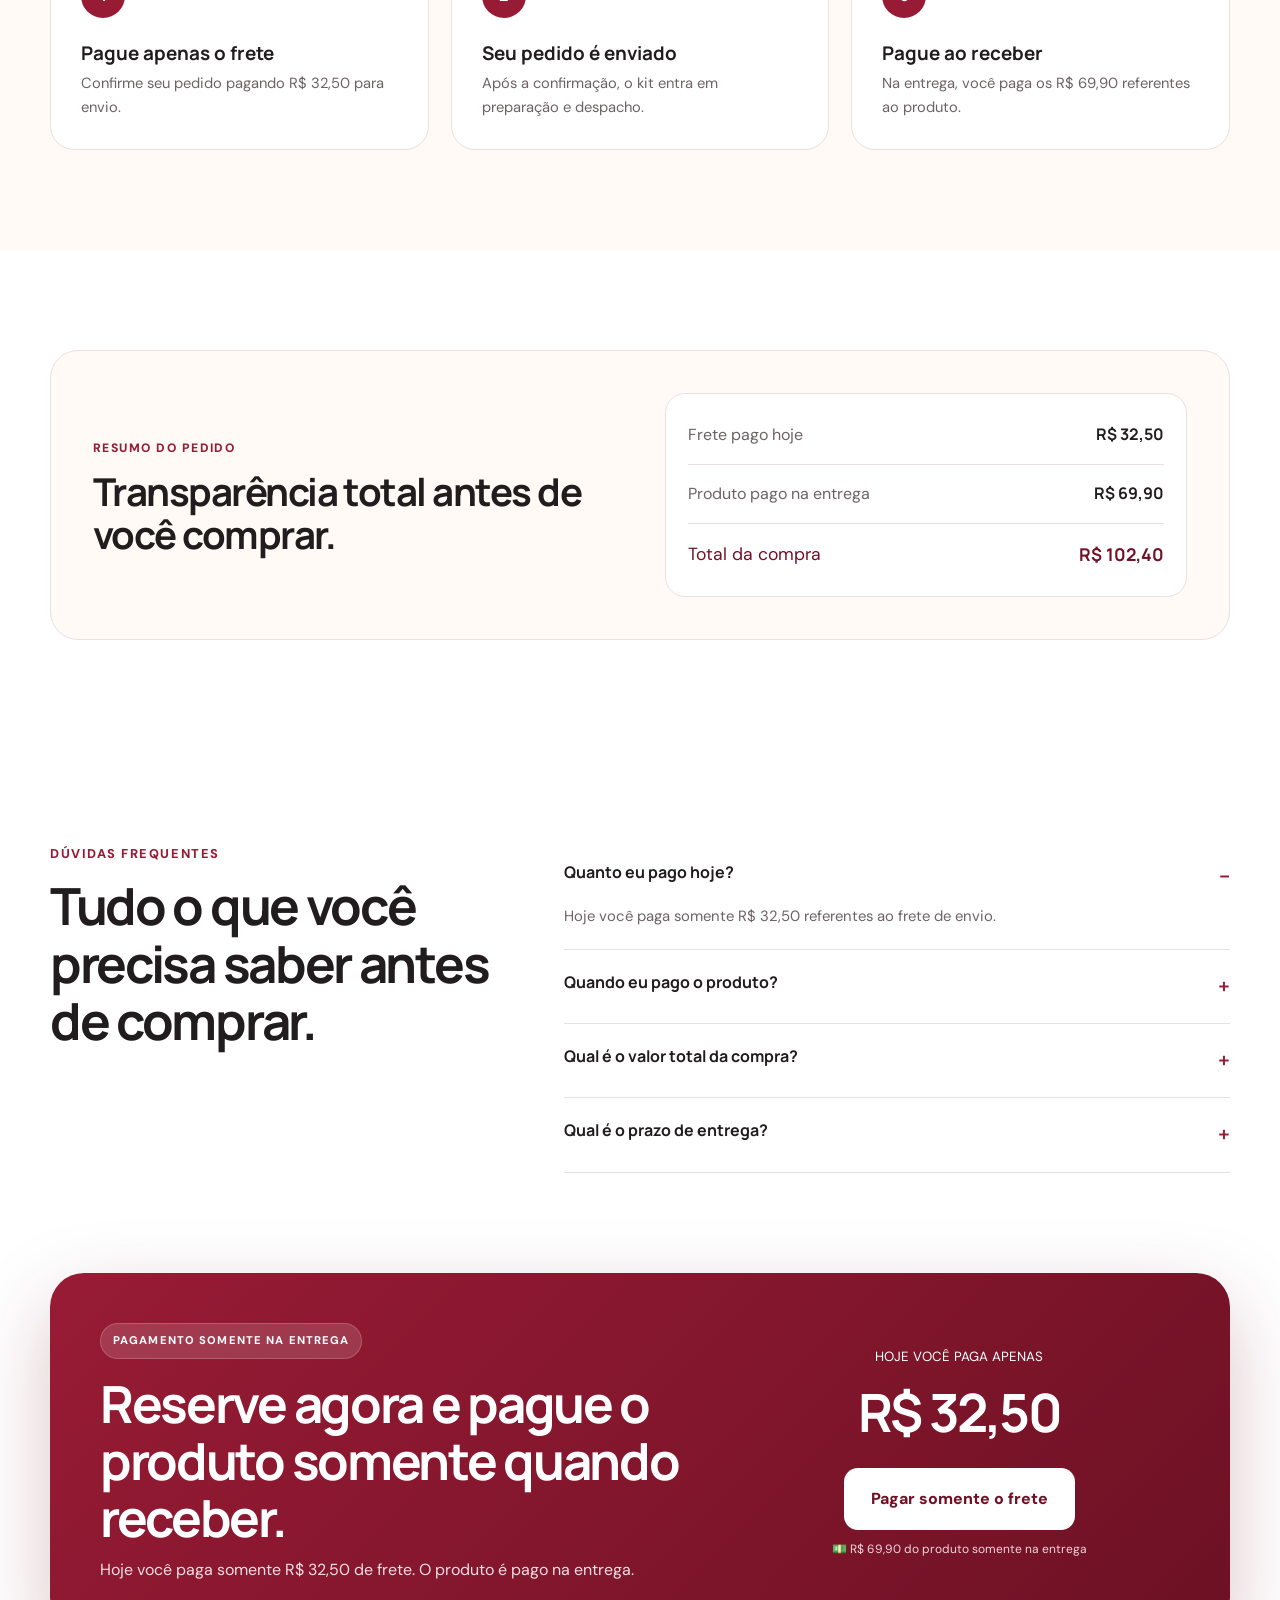
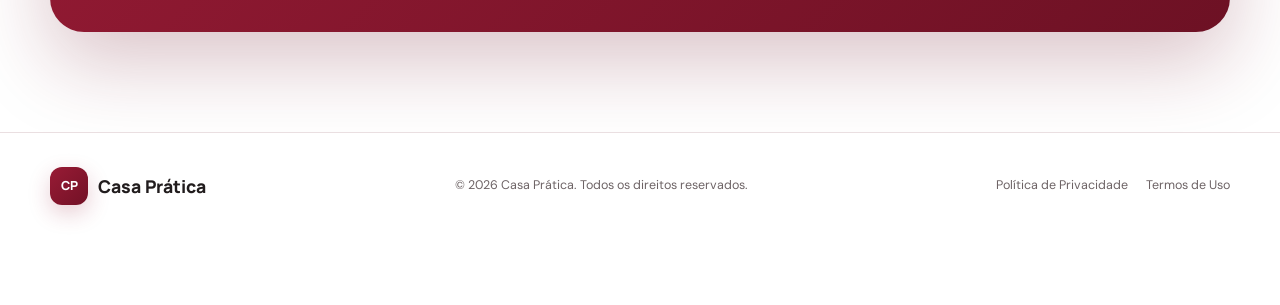
==== commit 30ac1dc7: "Update index.html" ====
--- a/index.html
+++ b/index.html
@@ -103,7 +103,7 @@
           </div>
 
           <div class="product-card">
-            <img src="assets/kit-panelas.png" alt="Jogo de panelas vermelho com tampas, frigideiras e utensílios">
+            <img src="kit-panelas.png" alt="Jogo de panelas vermelho com tampas, frigideiras e utensílios">
           </div>
 
           <div class="floating floating--delivery">
@@ -168,7 +168,7 @@
       <div class="container product-section__grid">
         <div class="product-section__image reveal">
           <div class="image-backdrop"></div>
-          <img src="assets/kit-panelas.png" alt="Conjunto completo de panelas e utensílios">
+          <img src="kit-panelas.png" alt="Conjunto completo de panelas e utensílios">
         </div>
 
         <div class="product-section__content reveal">
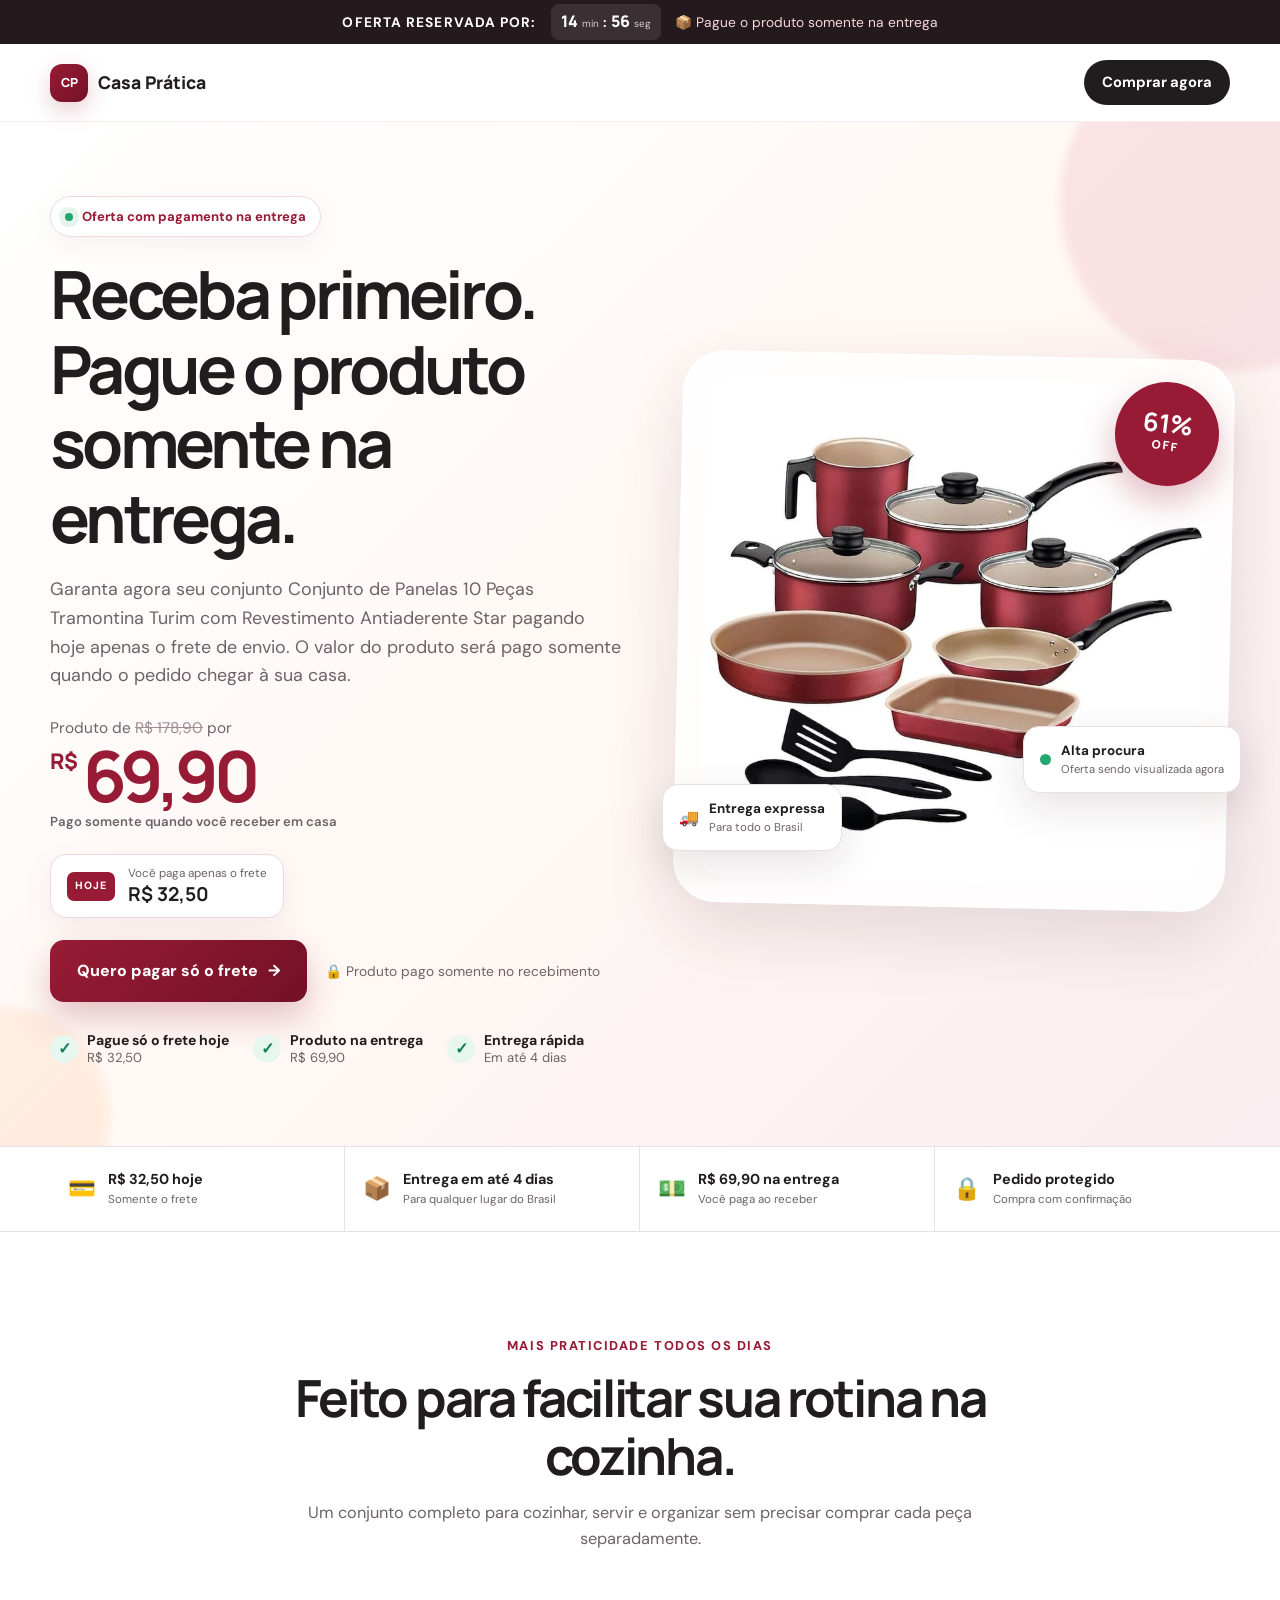
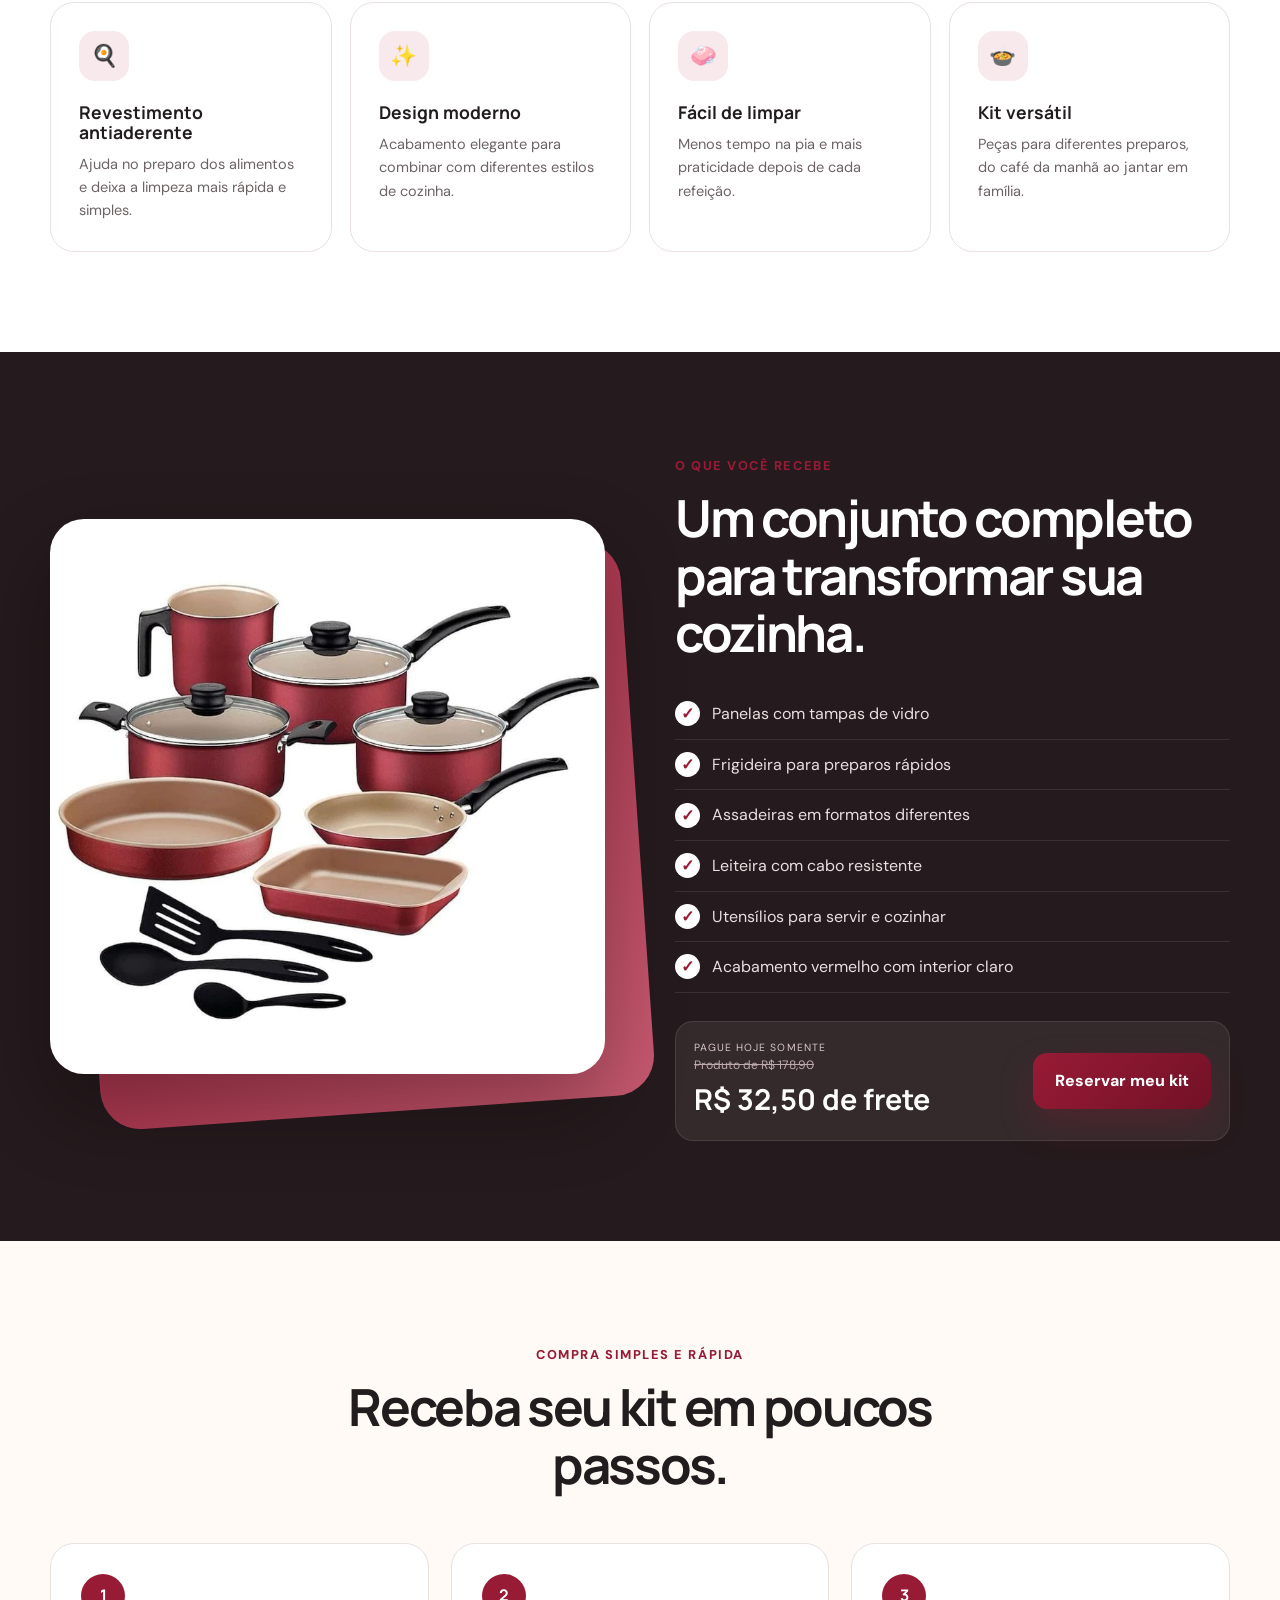
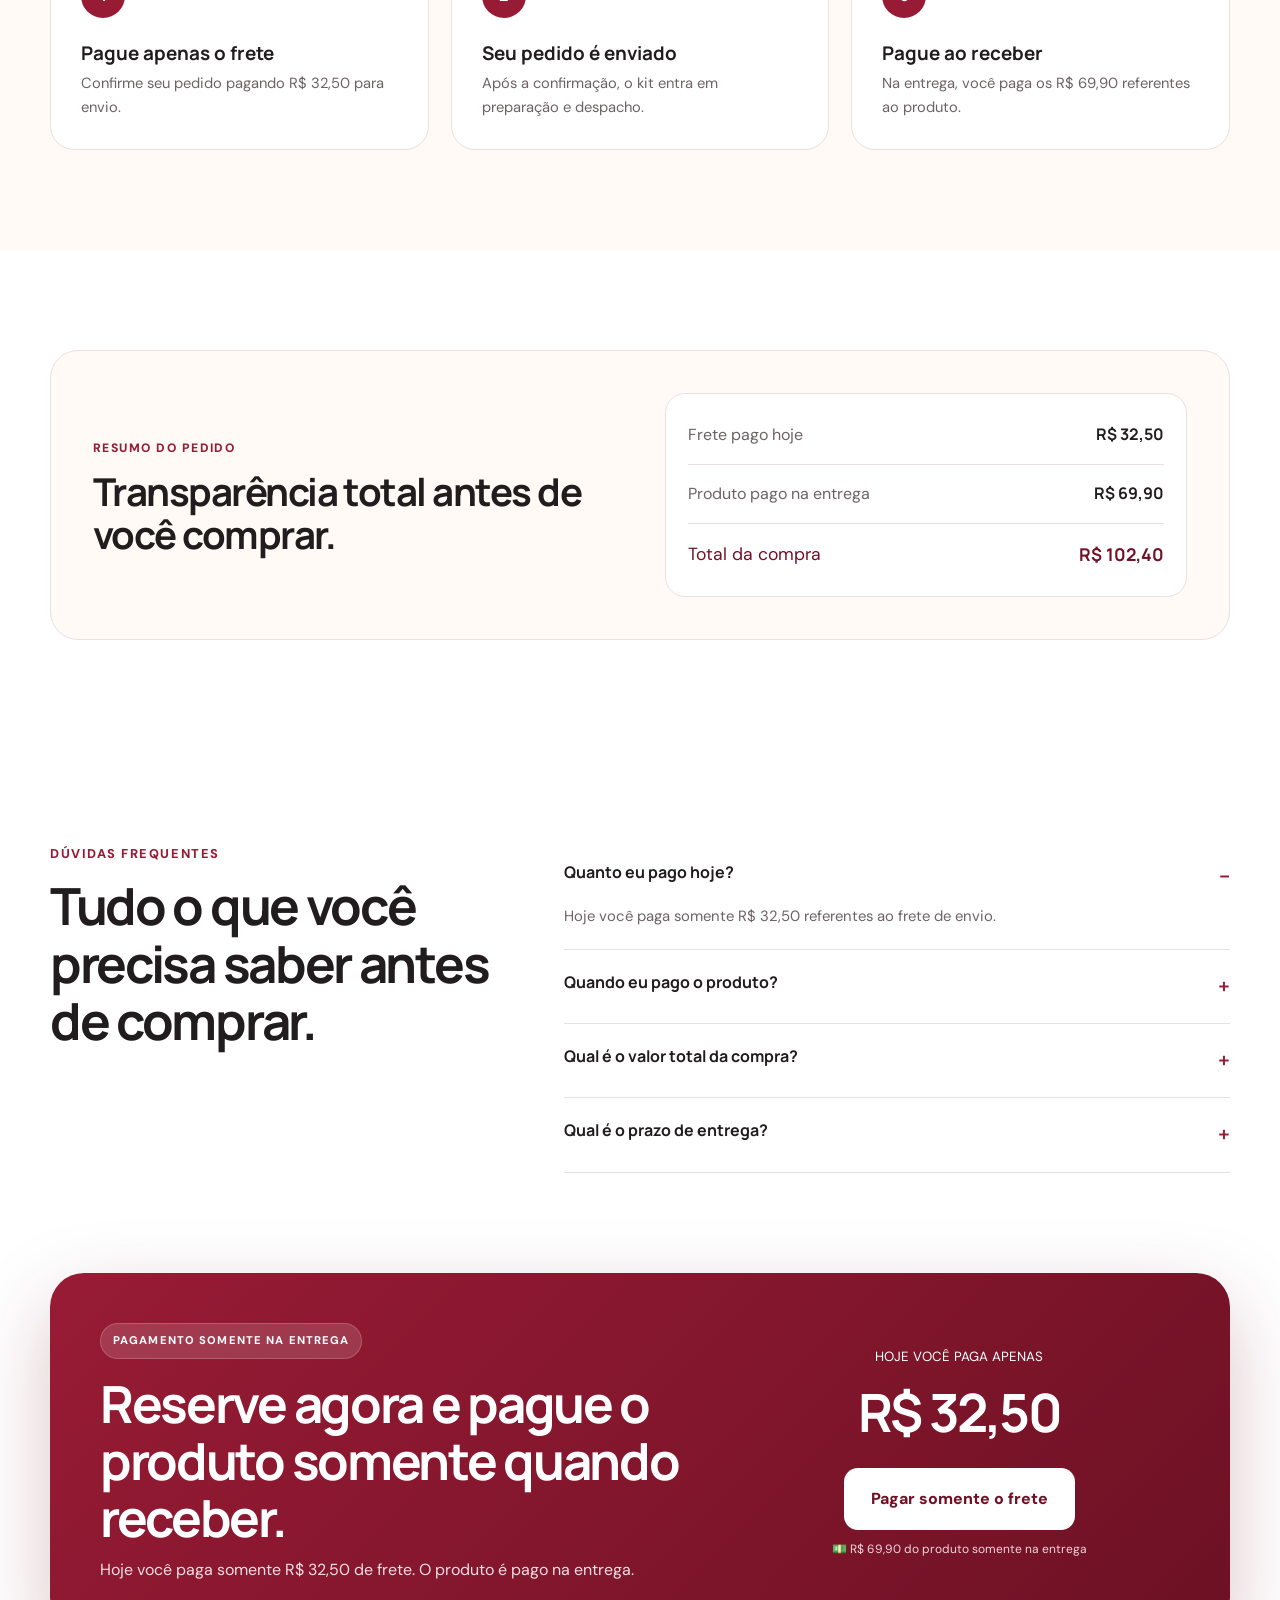
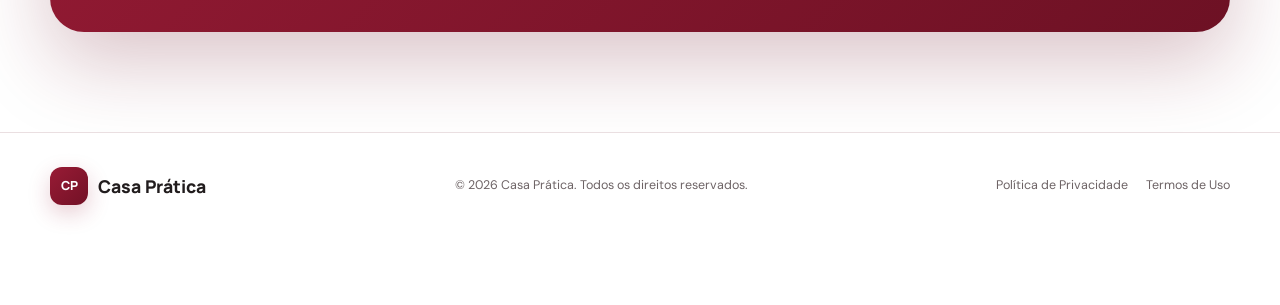
==== commit 284d9441: "Add Google tag manager script for tracking Added Google Analytics tracking code to the HTML." ====
--- a/index.html
+++ b/index.html
@@ -1,6 +1,15 @@
 <!DOCTYPE html>
 <html lang="pt-BR">
 <head>
+  <!-- Google tag (gtag.js) -->
+<script async src="https://www.googletagmanager.com/gtag/js?id=AW-18319237764"></script>
+<script>
+  window.dataLayer = window.dataLayer || [];
+  function gtag(){dataLayer.push(arguments);}
+  gtag('js', new Date());
+
+  gtag('config', 'AW-18319237764');
+</script>
   <meta charset="UTF-8">
   <meta name="viewport" content="width=device-width, initial-scale=1.0">
   <meta name="description" content="Reserve seu jogo de panelas pagando apenas o frete hoje e pague o produto somente quando receber em casa.">
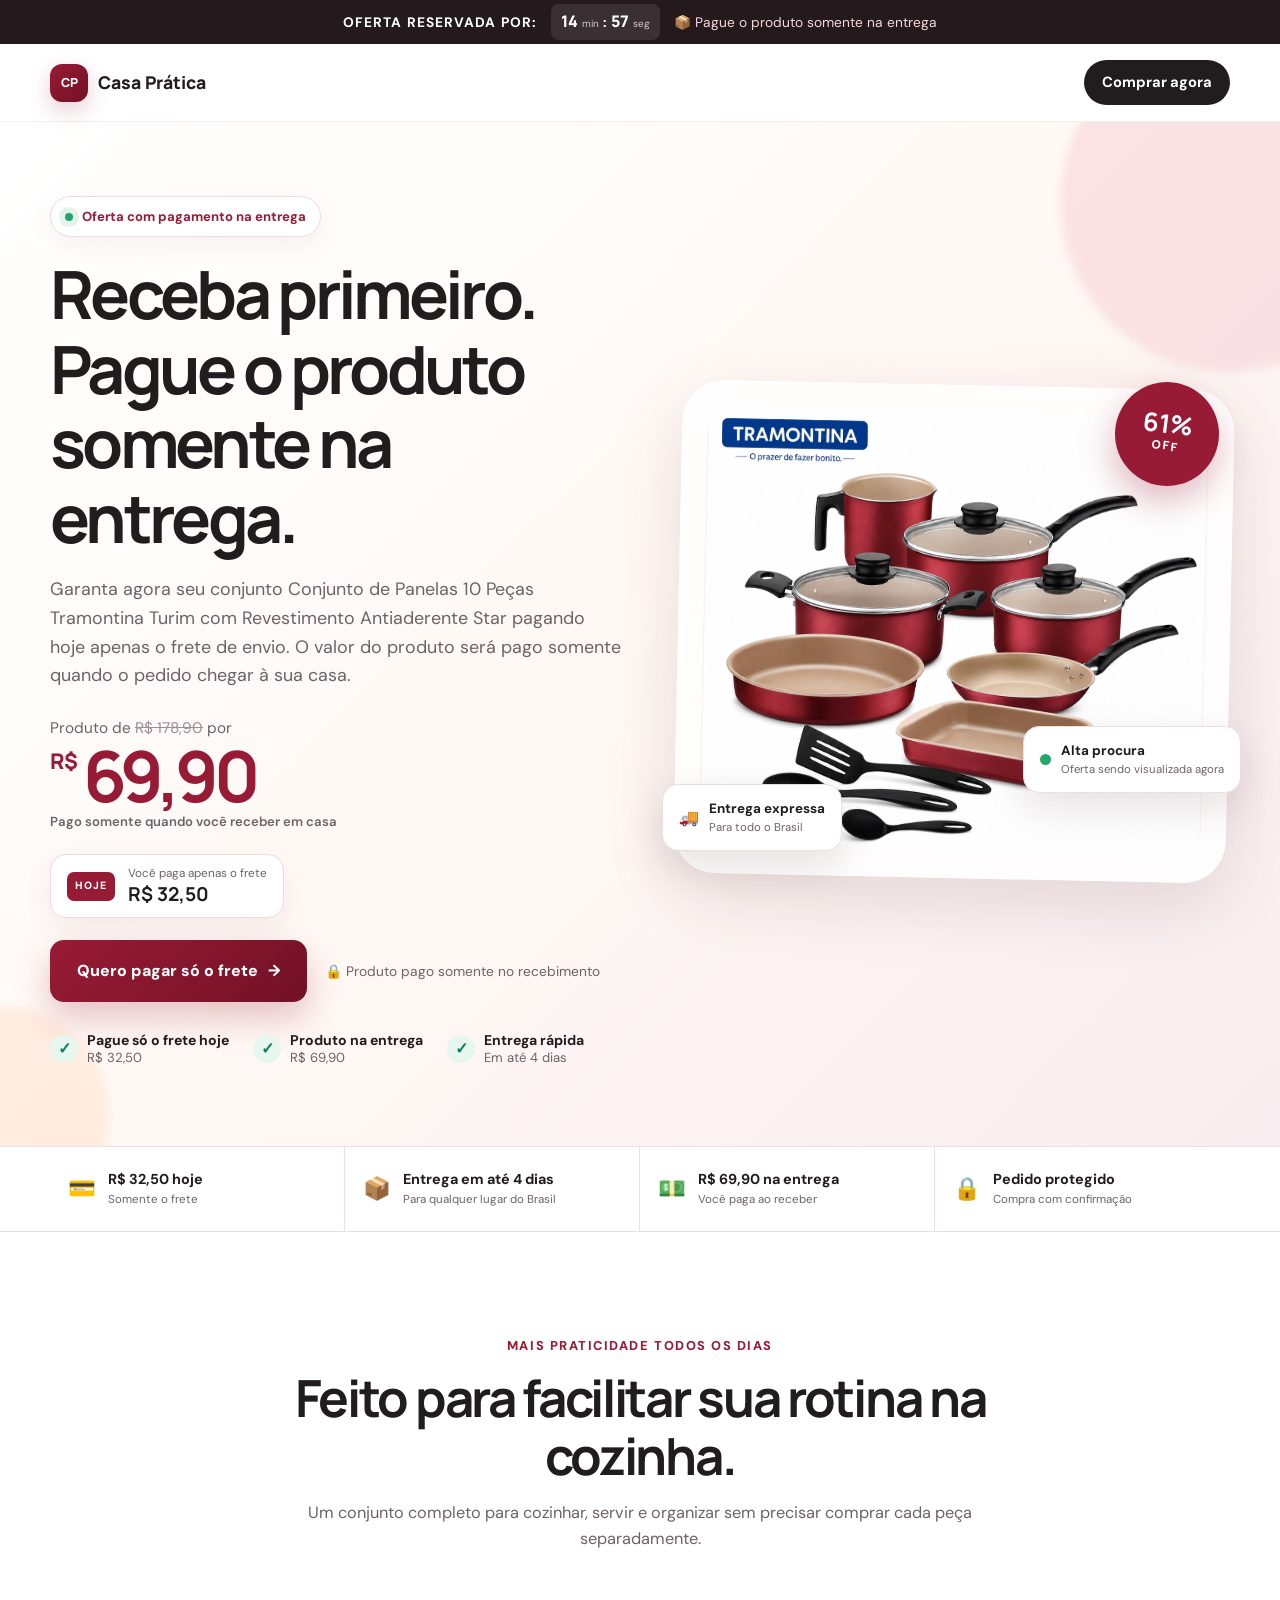
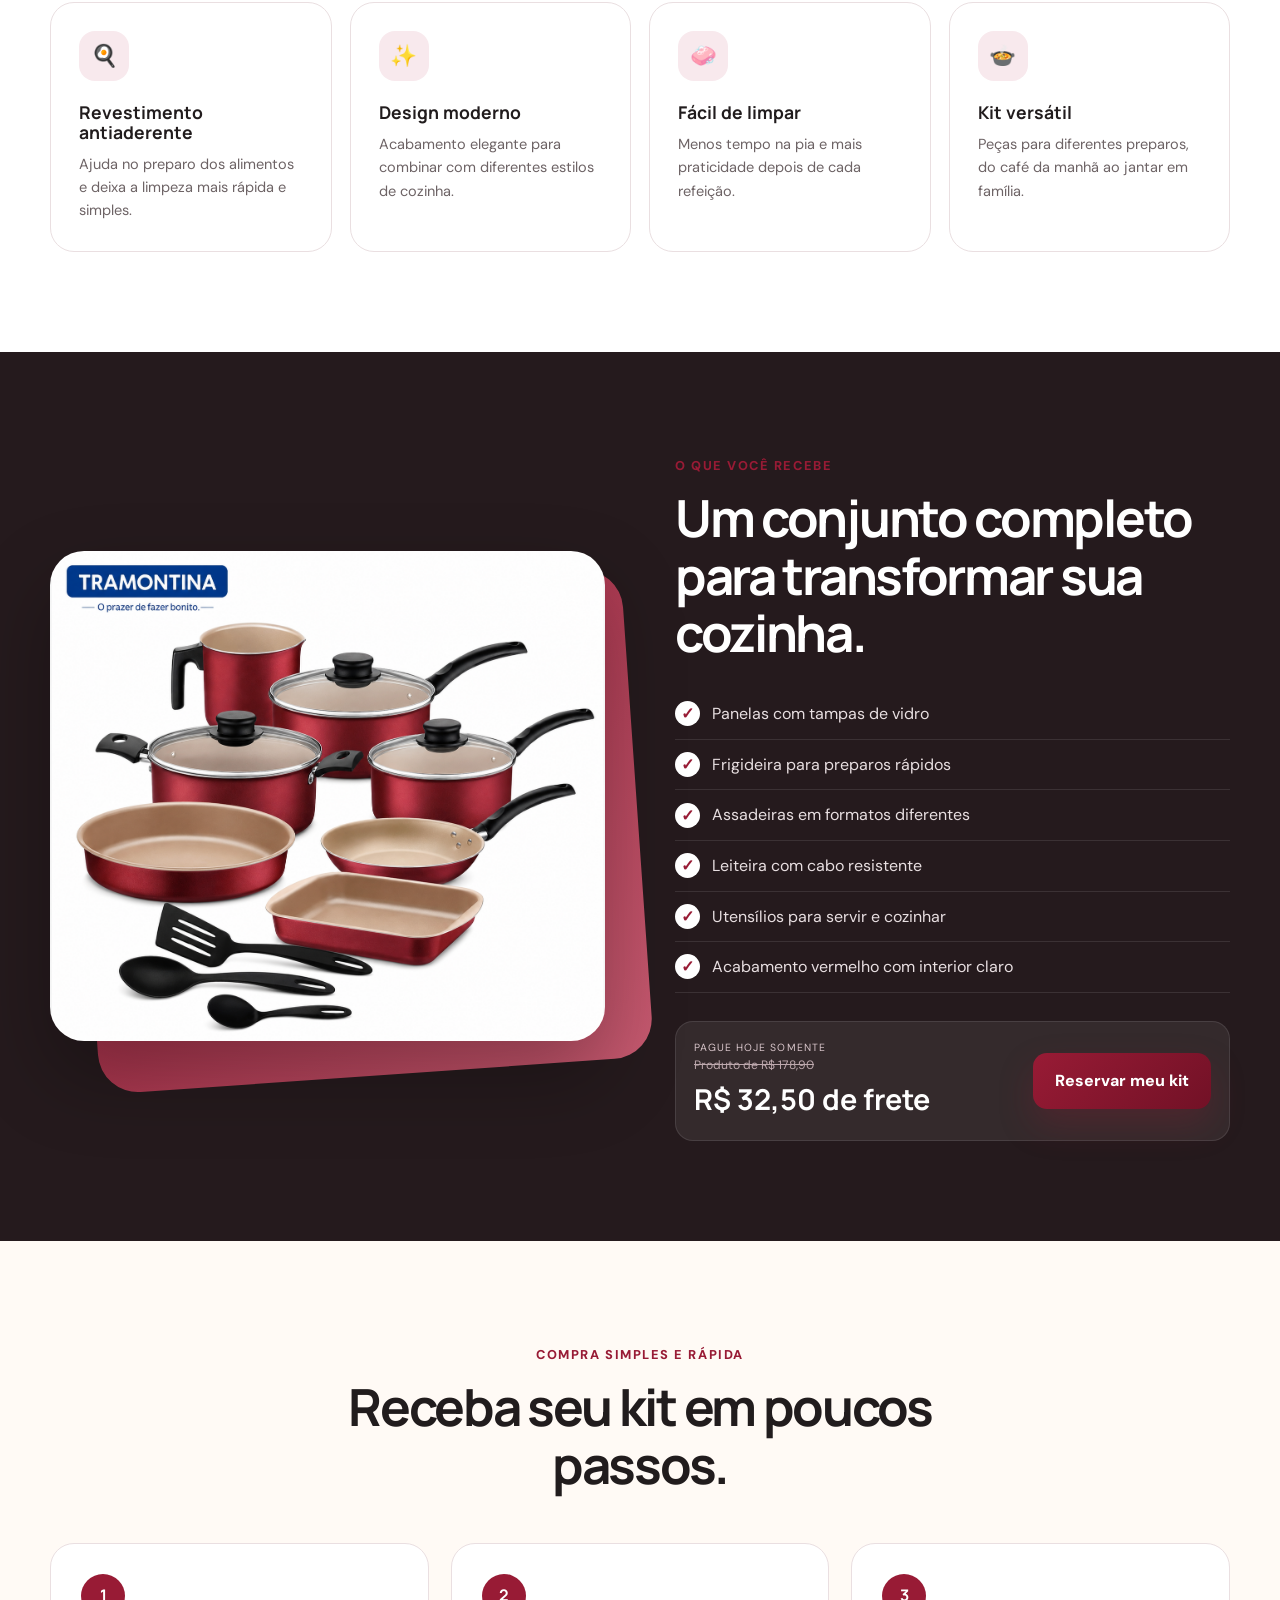
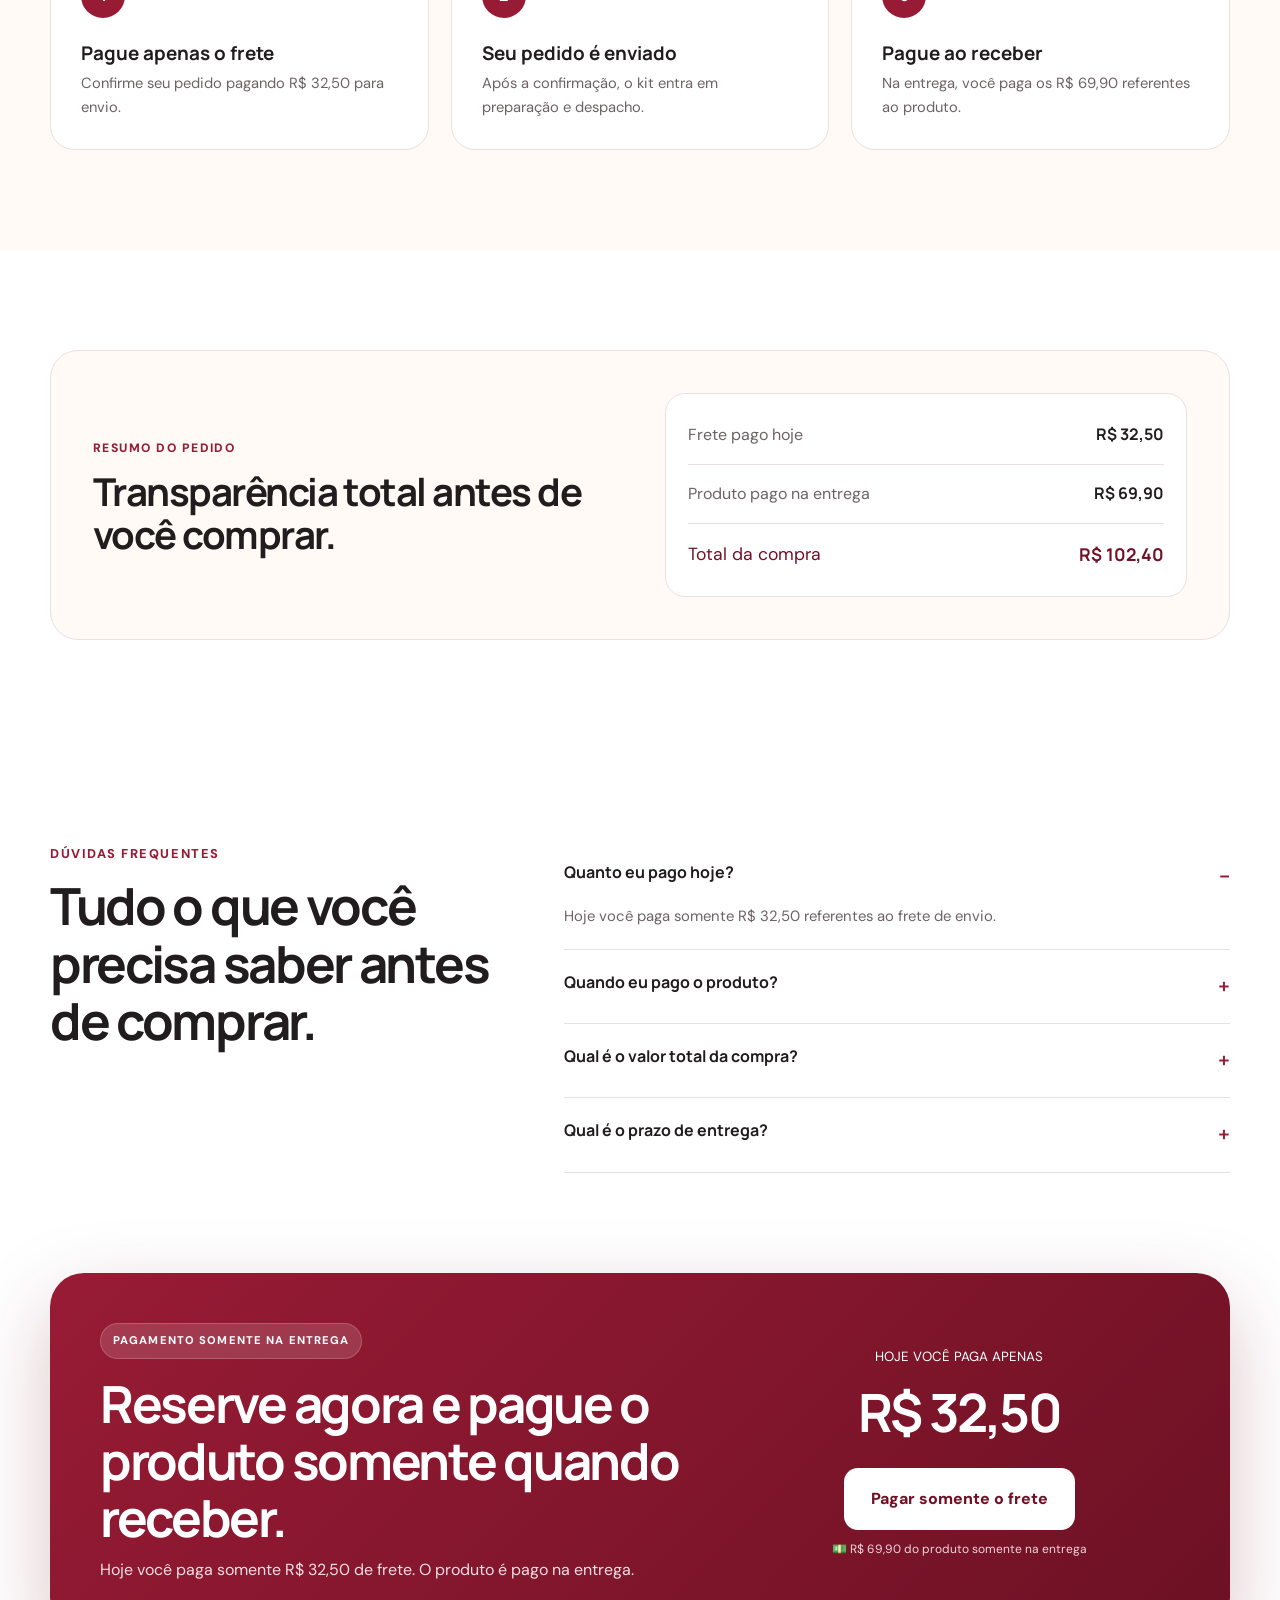
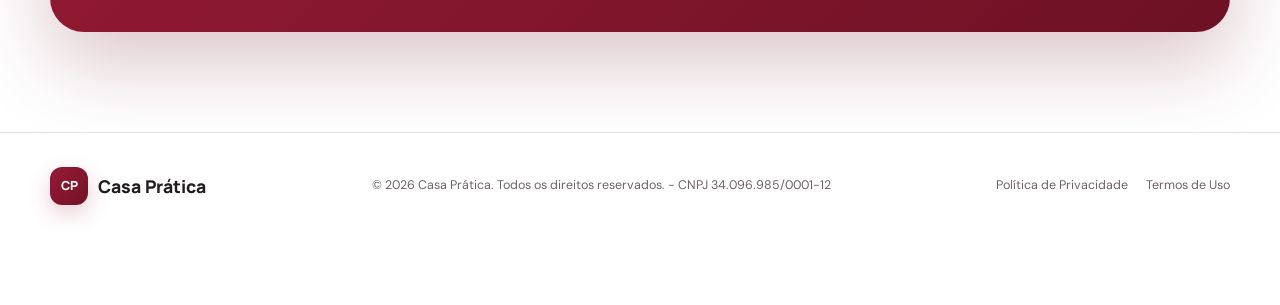
==== commit b93f1bb8: "Update index.html" ====
--- a/index.html
+++ b/index.html
@@ -1,15 +1,7 @@
 <!DOCTYPE html>
 <html lang="pt-BR">
 <head>
-  <!-- Google tag (gtag.js) -->
-<script async src="https://www.googletagmanager.com/gtag/js?id=AW-18319237764"></script>
-<script>
-  window.dataLayer = window.dataLayer || [];
-  function gtag(){dataLayer.push(arguments);}
-  gtag('js', new Date());
-
-  gtag('config', 'AW-18319237764');
-</script>
+ 
   <meta charset="UTF-8">
   <meta name="viewport" content="width=device-width, initial-scale=1.0">
   <meta name="description" content="Reserve seu jogo de panelas pagando apenas o frete hoje e pague o produto somente quando receber em casa.">
@@ -298,7 +290,7 @@
         <span class="brand__mark">CP</span>
         <span>Casa Prática</span>
       </div>
-      <p>© 2026 Casa Prática. Todos os direitos reservados.</p>
+      <p>© 2026 Casa Prática. Todos os direitos reservados. - CNPJ 34.096.985/0001-12</p>
       <div class="footer__links">
         <a href="#">Política de Privacidade</a>
         <a href="#">Termos de Uso</a>
